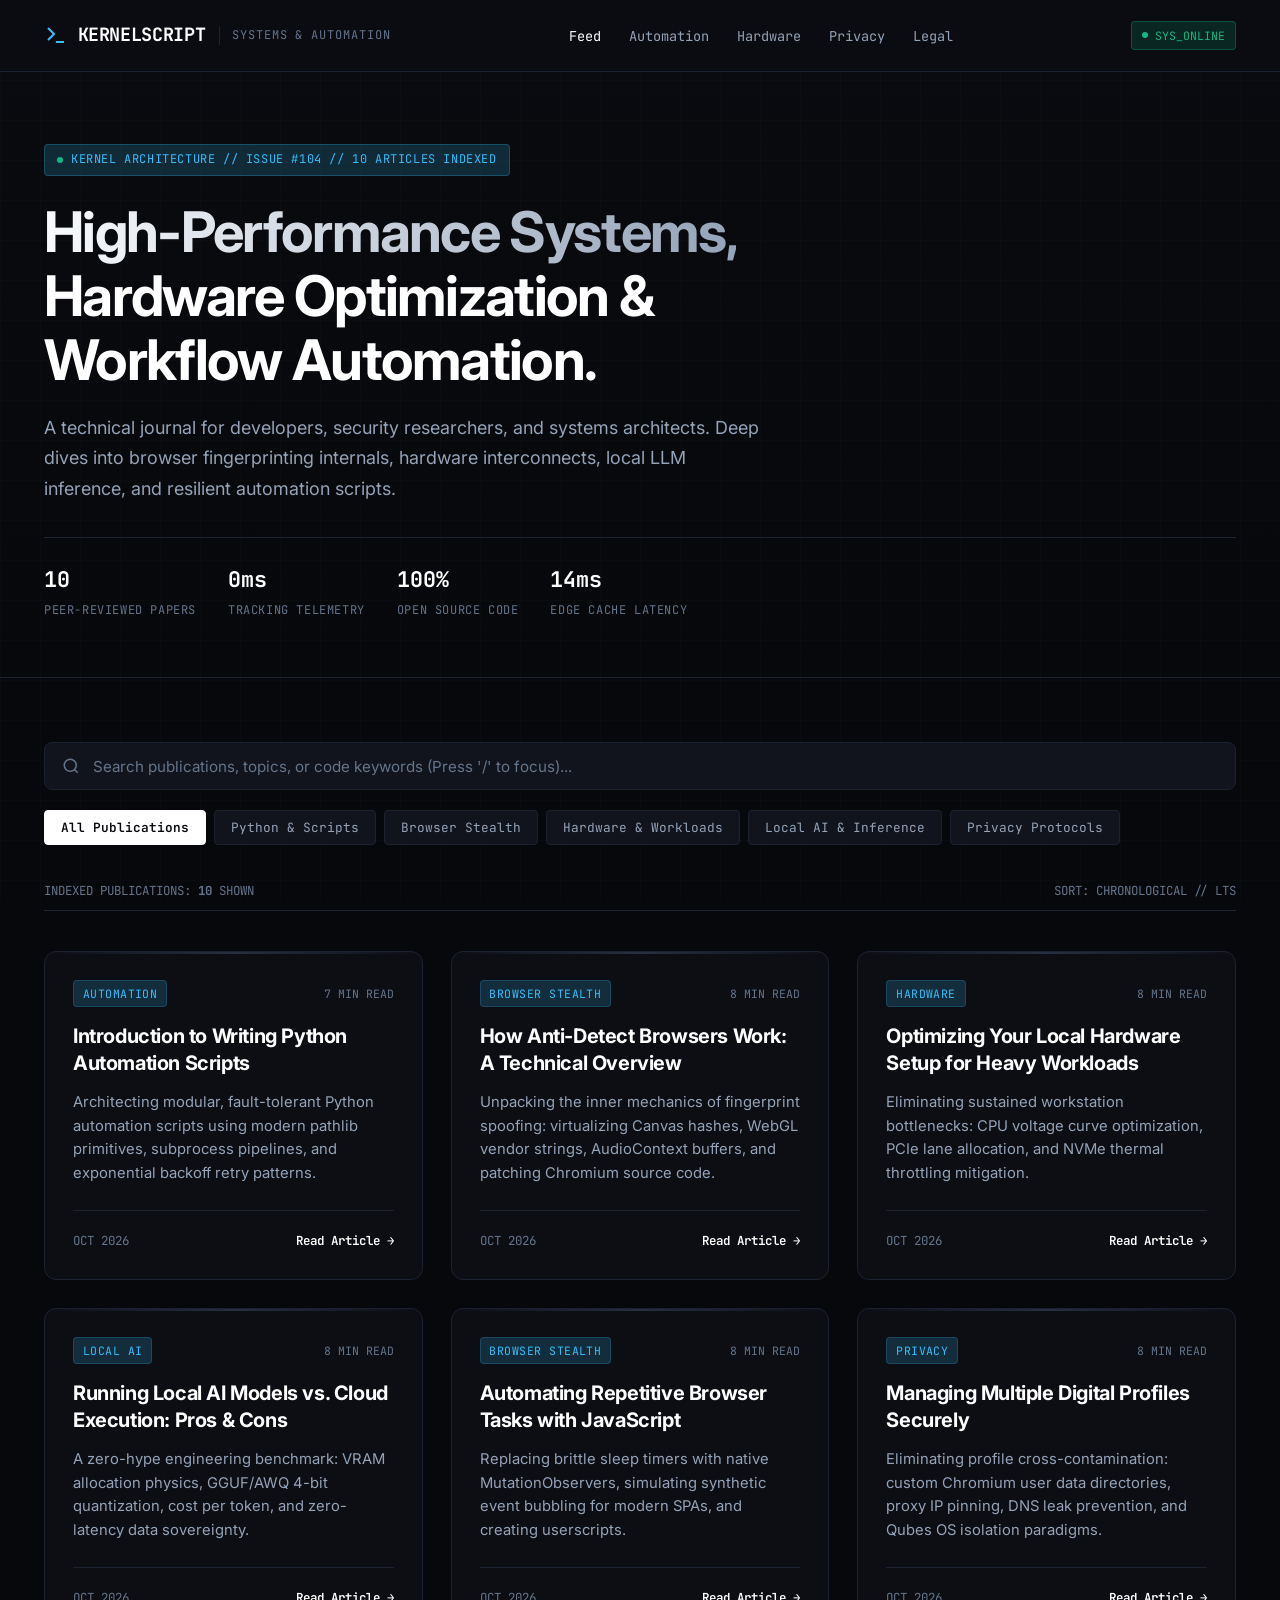
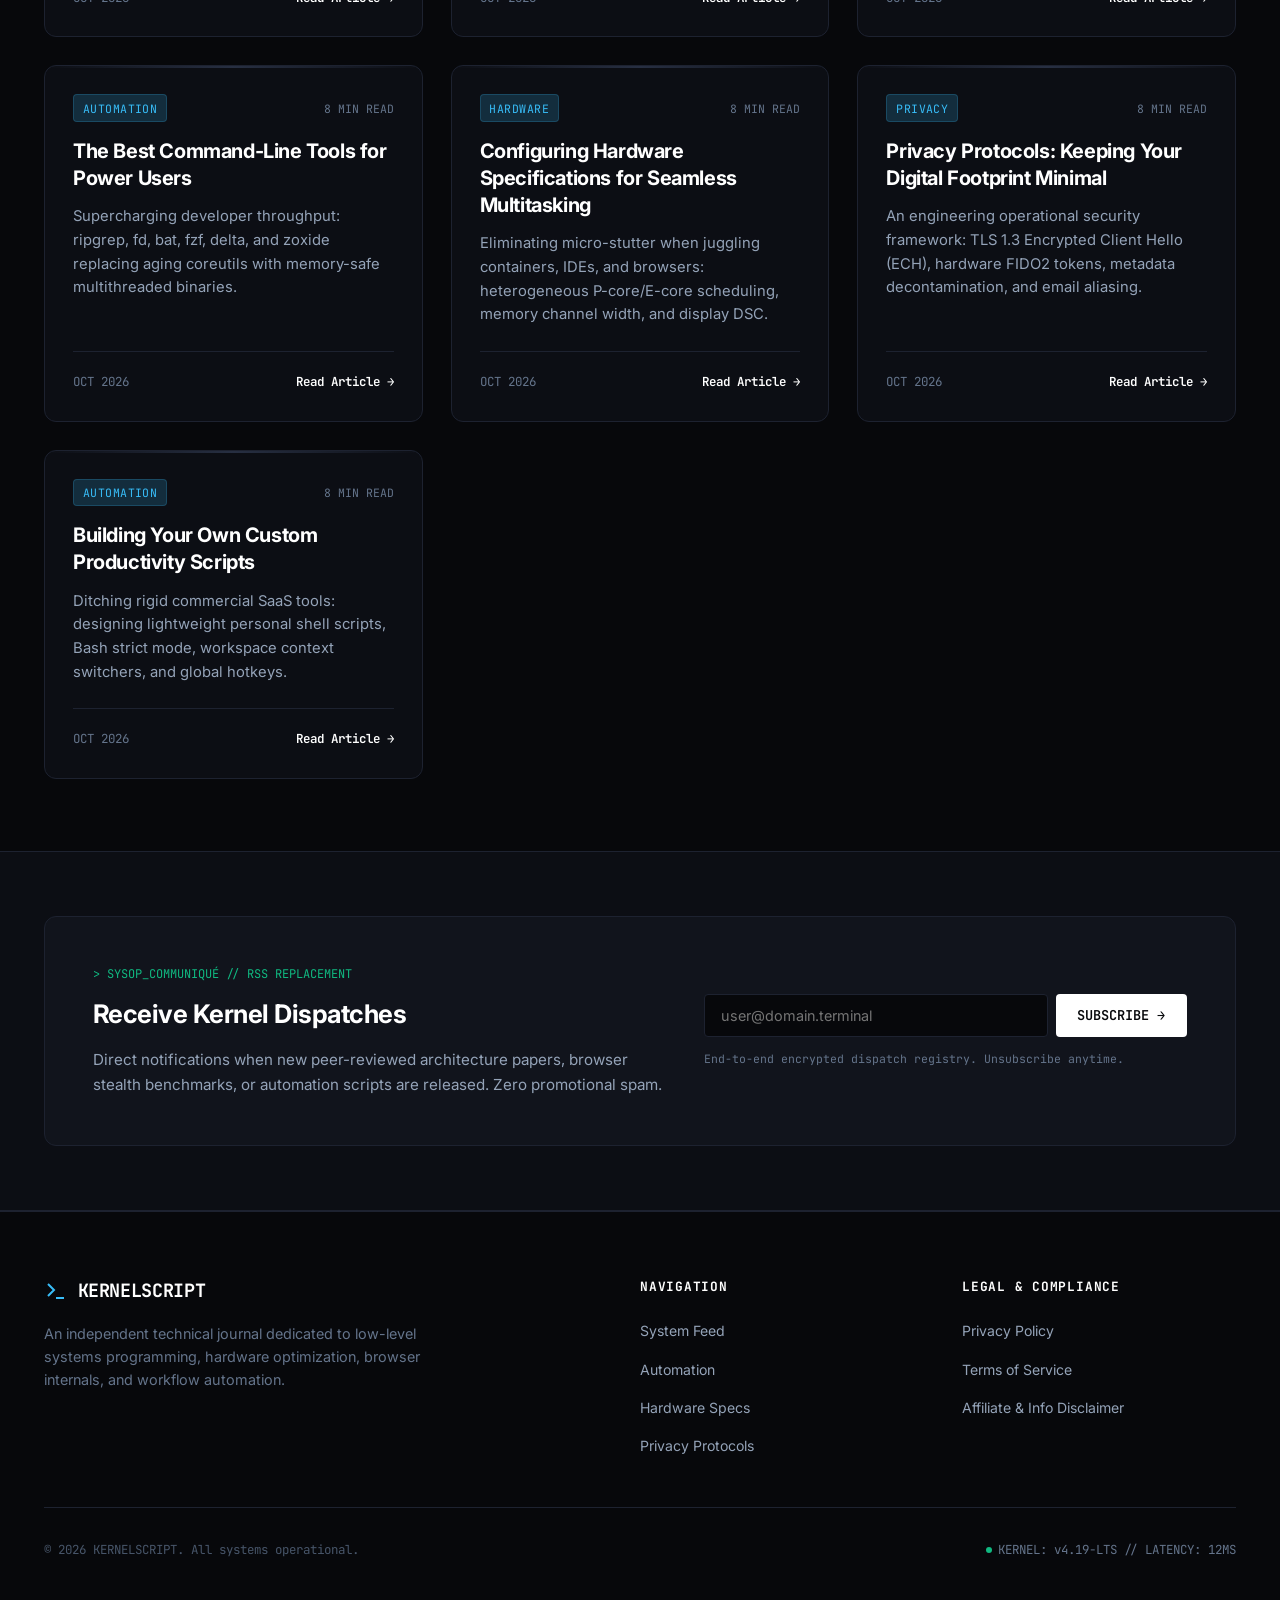
==== index.html @ 7cd0dfec "Initial commit: KERNELSCRIPT engineering journal, 10 articles, legal suite, and responsive dark UI" ====
<!DOCTYPE html>
<html lang="en">
<head>
  <meta charset="UTF-8">
  <meta name="viewport" content="width=device-width, initial-scale=1.0">
  <title>KERNELSCRIPT // Engineering Journal & Systems Automation</title>
  <meta name="description" content="A technical publication dedicated to low-level systems programming, hardware optimization, browser stealth mechanics, and infrastructure automation.">
  <link rel="stylesheet" href="assets/css/style.css">
</head>
<body>
  <!-- Site Header -->
  <header class="site-header">
    <div class="container">
      <div class="brand-wrapper">
        <a href="index.html" class="brand-logo">
          <svg class="brand-icon" viewBox="0 0 24 24" fill="none" stroke="currentColor" stroke-width="2">
            <polyline points="4 17 10 11 4 5"></polyline>
            <line x1="12" y1="19" x2="20" y2="19"></line>
          </svg>
          <span>KERNELSCRIPT</span>
        </a>
        <span class="brand-tagline">Systems & Automation</span>
      </div>

      <nav>
        <ul class="nav-links">
          <li><a href="index.html" class="active">Feed</a></li>
          <li><a href="#feed" data-nav="automation">Automation</a></li>
          <li><a href="#feed" data-nav="hardware">Hardware</a></li>
          <li><a href="#feed" data-nav="privacy">Privacy</a></li>
          <li><a href="privacy.html">Legal</a></li>
        </ul>
      </nav>

      <div class="header-actions">
        <div class="terminal-badge">
          <span class="pulse-dot"></span>
          <span>SYS_ONLINE</span>
        </div>
        <button id="mobile-toggle" class="mobile-menu-toggle" aria-label="Toggle navigation menu">
          <svg width="20" height="20" fill="none" stroke="currentColor" stroke-width="2" viewBox="0 0 24 24">
            <line x1="3" y1="12" x2="21" y2="12"></line>
            <line x1="3" y1="6" x2="21" y2="6"></line>
            <line x1="3" y1="18" x2="21" y2="18"></line>
          </svg>
        </button>
      </div>
    </div>
  </header>

  <!-- Mobile Drawer -->
  <div id="mobile-overlay" class="mobile-nav-overlay"></div>
  <aside id="mobile-drawer" class="mobile-nav-drawer">
    <div class="drawer-header">
      <span class="brand-logo">KERNELSCRIPT</span>
      <button id="drawer-close" class="drawer-close">&times;</button>
    </div>
    <ul class="drawer-links">
      <li><a href="index.html">All Publications</a></li>
      <li><a href="index.html?filter=automation">Automation</a></li>
      <li><a href="index.html?filter=browser-tech">Browser Stealth</a></li>
      <li><a href="index.html?filter=hardware">Hardware</a></li>
      <li><a href="index.html?filter=privacy">Privacy</a></li>
      <li><a href="privacy.html">Privacy Policy</a></li>
      <li><a href="terms.html">Terms of Service</a></li>
      <li><a href="disclaimer.html">Disclaimer</a></li>
    </ul>
  </aside>

  <!-- Hero Section -->
  <section class="hero-section">
    <div class="container">
      <div class="hero-sys-status">
        <span class="pulse-dot"></span>
        <span>KERNEL ARCHITECTURE // ISSUE #104 // 10 ARTICLES INDEXED</span>
      </div>
      <h1 class="hero-title">
        <span class="accent-highlight">High-Performance Systems,</span> Hardware Optimization &amp; Workflow Automation.
      </h1>
      <p class="hero-lead">
        A technical journal for developers, security researchers, and systems architects. Deep dives into browser fingerprinting internals, hardware interconnects, local LLM inference, and resilient automation scripts.
      </p>

      <div class="hero-stats-row">
        <div class="stat-item">
          <span class="stat-value">10</span>
          <span class="stat-label">Peer-Reviewed Papers</span>
        </div>
        <div class="stat-item">
          <span class="stat-value">0ms</span>
          <span class="stat-label">Tracking Telemetry</span>
        </div>
        <div class="stat-item">
          <span class="stat-value">100%</span>
          <span class="stat-label">Open Source Code</span>
        </div>
        <div class="stat-item">
          <span class="stat-value">14ms</span>
          <span class="stat-label">Edge Cache Latency</span>
        </div>
      </div>
    </div>
  </section>

  <!-- Blog Controls & Feed -->
  <section id="feed" class="blog-feed-section">
    <div class="container">
      <!-- Controls Toolbar -->
      <div class="controls-toolbar">
        <div class="search-box-wrapper">
          <svg class="search-icon" viewBox="0 0 24 24" fill="none" stroke="currentColor" stroke-width="2">
            <circle cx="11" cy="11" r="8"></circle>
            <line x1="21" y1="21" x2="16.65" y2="16.65"></line>
          </svg>
          <input 
            type="text" 
            id="search-input" 
            class="search-input" 
            placeholder="Search publications, topics, or code keywords (Press '/' to focus)..." 
            aria-label="Search articles"
          >
        </div>

        <div class="category-filter-bar" role="tablist">
          <button class="category-tab active" data-category="all" role="tab">All Publications</button>
          <button class="category-tab" data-category="automation" role="tab">Python &amp; Scripts</button>
          <button class="category-tab" data-category="browser-tech" role="tab">Browser Stealth</button>
          <button class="category-tab" data-category="hardware" role="tab">Hardware &amp; Workloads</button>
          <button class="category-tab" data-category="local-ai" role="tab">Local AI &amp; Inference</button>
          <button class="category-tab" data-category="privacy" role="tab">Privacy Protocols</button>
        </div>

        <div class="results-status-bar">
          <span>INDEXED PUBLICATIONS: <strong id="articles-count">10</strong> SHOWN</span>
          <span>SORT: CHRONOLOGICAL // LTS</span>
        </div>
      </div>

      <!-- Clean Grid Layout for Blog Feed -->
      <div class="blog-grid" id="blog-grid">
        
        <!-- Post 1 -->
        <article class="post-card" data-category="automation">
          <div class="card-meta-top">
            <span class="card-tag">AUTOMATION</span>
            <span class="card-read-time">7 MIN READ</span>
          </div>
          <h2 class="card-title">
            <a href="posts/python-automation-scripts.html">Introduction to Writing Python Automation Scripts</a>
          </h2>
          <p class="card-excerpt">
            Architecting modular, fault-tolerant Python automation scripts using modern pathlib primitives, subprocess pipelines, and exponential backoff retry patterns.
          </p>
          <div class="card-footer">
            <span class="card-date">OCT 2026</span>
            <a href="posts/python-automation-scripts.html" class="card-action">Read Article &rarr;</a>
          </div>
        </article>

        <!-- Post 2 -->
        <article class="post-card" data-category="browser-tech">
          <div class="card-meta-top">
            <span class="card-tag">BROWSER STEALTH</span>
            <span class="card-read-time">8 MIN READ</span>
          </div>
          <h2 class="card-title">
            <a href="posts/how-anti-detect-browsers-work.html">How Anti-Detect Browsers Work: A Technical Overview</a>
          </h2>
          <p class="card-excerpt">
            Unpacking the inner mechanics of fingerprint spoofing: virtualizing Canvas hashes, WebGL vendor strings, AudioContext buffers, and patching Chromium source code.
          </p>
          <div class="card-footer">
            <span class="card-date">OCT 2026</span>
            <a href="posts/how-anti-detect-browsers-work.html" class="card-action">Read Article &rarr;</a>
          </div>
        </article>

        <!-- Post 3 -->
        <article class="post-card" data-category="hardware">
          <div class="card-meta-top">
            <span class="card-tag">HARDWARE</span>
            <span class="card-read-time">8 MIN READ</span>
          </div>
          <h2 class="card-title">
            <a href="posts/optimizing-local-hardware-heavy-workloads.html">Optimizing Your Local Hardware Setup for Heavy Workloads</a>
          </h2>
          <p class="card-excerpt">
            Eliminating sustained workstation bottlenecks: CPU voltage curve optimization, PCIe lane allocation, and NVMe thermal throttling mitigation.
          </p>
          <div class="card-footer">
            <span class="card-date">OCT 2026</span>
            <a href="posts/optimizing-local-hardware-heavy-workloads.html" class="card-action">Read Article &rarr;</a>
          </div>
        </article>

        <!-- Post 4 -->
        <article class="post-card" data-category="local-ai">
          <div class="card-meta-top">
            <span class="card-tag">LOCAL AI</span>
            <span class="card-read-time">8 MIN READ</span>
          </div>
          <h2 class="card-title">
            <a href="posts/running-local-ai-vs-cloud-execution.html">Running Local AI Models vs. Cloud Execution: Pros &amp; Cons</a>
          </h2>
          <p class="card-excerpt">
            A zero-hype engineering benchmark: VRAM allocation physics, GGUF/AWQ 4-bit quantization, cost per token, and zero-latency data sovereignty.
          </p>
          <div class="card-footer">
            <span class="card-date">OCT 2026</span>
            <a href="posts/running-local-ai-vs-cloud-execution.html" class="card-action">Read Article &rarr;</a>
          </div>
        </article>

        <!-- Post 5 -->
        <article class="post-card" data-category="browser-tech">
          <div class="card-meta-top">
            <span class="card-tag">BROWSER STEALTH</span>
            <span class="card-read-time">8 MIN READ</span>
          </div>
          <h2 class="card-title">
            <a href="posts/automating-repetitive-browser-tasks-javascript.html">Automating Repetitive Browser Tasks with JavaScript</a>
          </h2>
          <p class="card-excerpt">
            Replacing brittle sleep timers with native MutationObservers, simulating synthetic event bubbling for modern SPAs, and creating userscripts.
          </p>
          <div class="card-footer">
            <span class="card-date">OCT 2026</span>
            <a href="posts/automating-repetitive-browser-tasks-javascript.html" class="card-action">Read Article &rarr;</a>
          </div>
        </article>

        <!-- Post 6 -->
        <article class="post-card" data-category="privacy">
          <div class="card-meta-top">
            <span class="card-tag">PRIVACY</span>
            <span class="card-read-time">8 MIN READ</span>
          </div>
          <h2 class="card-title">
            <a href="posts/managing-multiple-digital-profiles-securely.html">Managing Multiple Digital Profiles Securely</a>
          </h2>
          <p class="card-excerpt">
            Eliminating profile cross-contamination: custom Chromium user data directories, proxy IP pinning, DNS leak prevention, and Qubes OS isolation paradigms.
          </p>
          <div class="card-footer">
            <span class="card-date">OCT 2026</span>
            <a href="posts/managing-multiple-digital-profiles-securely.html" class="card-action">Read Article &rarr;</a>
          </div>
        </article>

        <!-- Post 7 -->
        <article class="post-card" data-category="automation">
          <div class="card-meta-top">
            <span class="card-tag">AUTOMATION</span>
            <span class="card-read-time">8 MIN READ</span>
          </div>
          <h2 class="card-title">
            <a href="posts/best-command-line-tools-power-users.html">The Best Command-Line Tools for Power Users</a>
          </h2>
          <p class="card-excerpt">
            Supercharging developer throughput: ripgrep, fd, bat, fzf, delta, and zoxide replacing aging coreutils with memory-safe multithreaded binaries.
          </p>
          <div class="card-footer">
            <span class="card-date">OCT 2026</span>
            <a href="posts/best-command-line-tools-power-users.html" class="card-action">Read Article &rarr;</a>
          </div>
        </article>

        <!-- Post 8 -->
        <article class="post-card" data-category="hardware">
          <div class="card-meta-top">
            <span class="card-tag">HARDWARE</span>
            <span class="card-read-time">8 MIN READ</span>
          </div>
          <h2 class="card-title">
            <a href="posts/configuring-hardware-seamless-multitasking.html">Configuring Hardware Specifications for Seamless Multitasking</a>
          </h2>
          <p class="card-excerpt">
            Eliminating micro-stutter when juggling containers, IDEs, and browsers: heterogeneous P-core/E-core scheduling, memory channel width, and display DSC.
          </p>
          <div class="card-footer">
            <span class="card-date">OCT 2026</span>
            <a href="posts/configuring-hardware-seamless-multitasking.html" class="card-action">Read Article &rarr;</a>
          </div>
        </article>

        <!-- Post 9 -->
        <article class="post-card" data-category="privacy">
          <div class="card-meta-top">
            <span class="card-tag">PRIVACY</span>
            <span class="card-read-time">8 MIN READ</span>
          </div>
          <h2 class="card-title">
            <a href="posts/privacy-protocols-digital-footprint.html">Privacy Protocols: Keeping Your Digital Footprint Minimal</a>
          </h2>
          <p class="card-excerpt">
            An engineering operational security framework: TLS 1.3 Encrypted Client Hello (ECH), hardware FIDO2 tokens, metadata decontamination, and email aliasing.
          </p>
          <div class="card-footer">
            <span class="card-date">OCT 2026</span>
            <a href="posts/privacy-protocols-digital-footprint.html" class="card-action">Read Article &rarr;</a>
          </div>
        </article>

        <!-- Post 10 -->
        <article class="post-card" data-category="automation">
          <div class="card-meta-top">
            <span class="card-tag">AUTOMATION</span>
            <span class="card-read-time">8 MIN READ</span>
          </div>
          <h2 class="card-title">
            <a href="posts/building-custom-productivity-scripts.html">Building Your Own Custom Productivity Scripts</a>
          </h2>
          <p class="card-excerpt">
            Ditching rigid commercial SaaS tools: designing lightweight personal shell scripts, Bash strict mode, workspace context switchers, and global hotkeys.
          </p>
          <div class="card-footer">
            <span class="card-date">OCT 2026</span>
            <a href="posts/building-custom-productivity-scripts.html" class="card-action">Read Article &rarr;</a>
          </div>
        </article>

        <!-- Empty State Container -->
        <div id="empty-state" class="empty-state" style="display: none;">
          <h3>NO MATCHING PUBLICATIONS FOUND</h3>
          <p>No articles match your query parameters. Try modifying your search keywords or resetting category filters.</p>
        </div>
      </div>
    </div>
  </section>

  <!-- Newsletter / Terminal Dispatch Section -->
  <section class="dispatch-section">
    <div class="container">
      <div class="dispatch-card">
        <div class="dispatch-header">
          <div class="code-prefix">&gt; SYSOP_COMMUNIQUÉ // RSS REPLACEMENT</div>
          <h2 class="dispatch-title">Receive Kernel Dispatches</h2>
          <p class="dispatch-desc">
            Direct notifications when new peer-reviewed architecture papers, browser stealth benchmarks, or automation scripts are released. Zero promotional spam.
          </p>
        </div>

        <form id="dispatch-form" class="dispatch-form">
          <div class="input-button-group">
            <input 
              type="email" 
              id="dispatch-email" 
              class="dispatch-input" 
              placeholder="user@domain.terminal" 
              required
              aria-label="Email address for updates"
            >
            <button type="submit" class="btn-primary">SUBSCRIBE &rarr;</button>
          </div>
          <span class="dispatch-notice">End-to-end encrypted dispatch registry. Unsubscribe anytime.</span>
          <div id="dispatch-feedback" class="form-feedback"></div>
        </form>
      </div>
    </div>
  </section>

  <!-- Site Footer -->
  <footer class="site-footer">
    <div class="container">
      <div class="footer-top">
        <div class="footer-brand">
          <div class="brand-logo">
            <svg class="brand-icon" viewBox="0 0 24 24" fill="none" stroke="currentColor" stroke-width="2">
              <polyline points="4 17 10 11 4 5"></polyline>
              <line x1="12" y1="19" x2="20" y2="19"></line>
            </svg>
            <span>KERNELSCRIPT</span>
          </div>
          <p class="footer-bio">
            An independent technical journal dedicated to low-level systems programming, hardware optimization, browser internals, and workflow automation.
          </p>
        </div>
        <div>
          <h4 class="footer-col-title">Navigation</h4>
          <ul class="footer-nav-list">
            <li><a href="index.html">System Feed</a></li>
            <li><a href="#feed" data-nav="automation">Automation</a></li>
            <li><a href="#feed" data-nav="hardware">Hardware Specs</a></li>
            <li><a href="#feed" data-nav="privacy">Privacy Protocols</a></li>
          </ul>
        </div>
        <div>
          <h4 class="footer-col-title">Legal &amp; Compliance</h4>
          <ul class="footer-nav-list">
            <li><a href="privacy.html">Privacy Policy</a></li>
            <li><a href="terms.html">Terms of Service</a></li>
            <li><a href="disclaimer.html">Affiliate &amp; Info Disclaimer</a></li>
          </ul>
        </div>
      </div>
      <div class="footer-bottom">
        <span>&copy; 2026 KERNELSCRIPT. All systems operational.</span>
        <div class="footer-status-pill">
          <span class="pulse-dot"></span>
          <span>KERNEL: v4.19-LTS // LATENCY: 12MS</span>
        </div>
      </div>
    </div>
  </footer>

  <script src="assets/js/main.js"></script>
</body>
</html>
---- assets/css/style.css ----
/* ==========================================================================
   KERNELSCRIPT // Engineering Journal & Systems Architecture
   Design System & Core Stylesheet
   ========================================================================== */

@import url('https://fonts.googleapis.com/css2?family=Inter:wght@300;400;500;600;700&family=JetBrains+Mono:wght@400;500;600;700&display=swap');

:root {
  /* Dark Technical Color Palette */
  --bg-primary: #07080b;
  --bg-secondary: #0c0e14;
  --bg-surface: #11141c;
  --bg-surface-elevated: #161b26;
  --bg-glass: rgba(12, 14, 20, 0.85);

  --border-subtle: #1d2230;
  --border-medium: #272f42;
  --border-active: #3b82f6;

  /* Stark White Headings & High Contrast Text */
  --text-pure: #ffffff;
  --text-heading: #f8fafc;
  --text-body: #94a3b8;
  --text-muted: #64748b;
  --text-dim: #475569;

  /* Technical Accents */
  --accent-cyan: #38bdf8;
  --accent-cyan-glow: rgba(56, 189, 248, 0.18);
  --accent-emerald: #10b981;
  --accent-emerald-glow: rgba(16, 185, 129, 0.15);
  --accent-amber: #f59e0b;
  --accent-violet: #818cf8;

  /* Typography */
  --font-sans: 'Inter', -apple-system, BlinkMacSystemFont, "Segoe UI", Roboto, sans-serif;
  --font-mono: 'JetBrains Mono', 'SF Mono', Consolas, Menlo, monospace;

  /* Shadows & Glows */
  --shadow-subtle: 0 4px 20px -2px rgba(0, 0, 0, 0.5);
  --shadow-card: 0 10px 30px -5px rgba(0, 0, 0, 0.65), 0 0 1px 1px rgba(255, 255, 255, 0.03);
  --shadow-card-hover: 0 20px 40px -10px rgba(0, 0, 0, 0.8), 0 0 0 1px var(--border-medium);

  /* Layout Constants */
  --max-width: 1240px;
  --header-height: 72px;
  --radius-sm: 4px;
  --radius-md: 8px;
  --radius-lg: 12px;
  --transition-fast: 150ms cubic-bezier(0.4, 0, 0.2, 1);
  --transition-normal: 250ms cubic-bezier(0.4, 0, 0.2, 1);
}

/* ==========================================================================
   Reset & Global Base
   ========================================================================== */
*, *::before, *::after {
  box-sizing: border-box;
  margin: 0;
  padding: 0;
}

html {
  font-size: 16px;
  scroll-behavior: smooth;
  color-scheme: dark;
  background-color: var(--bg-primary);
}

body {
  font-family: var(--font-sans);
  background-color: var(--bg-primary);
  color: var(--text-body);
  line-height: 1.65;
  -webkit-font-smoothing: antialiased;
  -moz-osx-font-smoothing: grayscale;
  min-height: 100vh;
  display: flex;
  flex-direction: column;
  position: relative;
  overflow-x: hidden;
}

/* Subtle Technical Background Grid */
body::before {
  content: "";
  position: fixed;
  top: 0;
  left: 0;
  width: 100%;
  height: 100%;
  background-image: 
    linear-gradient(to right, rgba(255, 255, 255, 0.015) 1px, transparent 1px),
    linear-gradient(to bottom, rgba(255, 255, 255, 0.015) 1px, transparent 1px);
  background-size: 40px 40px;
  pointer-events: none;
  z-index: 0;
}

a {
  color: inherit;
  text-decoration: none;
  transition: color var(--transition-fast);
}

img {
  max-width: 100%;
  height: auto;
  display: block;
}

button, input, select, textarea {
  font-family: inherit;
  font-size: inherit;
  color: inherit;
}

/* Container */
.container {
  width: 100%;
  max-width: var(--max-width);
  margin-left: auto;
  margin-right: auto;
  padding-left: 1.5rem;
  padding-right: 1.5rem;
  position: relative;
  z-index: 1;
}

/* ==========================================================================
   Header & Navigation
   ========================================================================== */
.site-header {
  position: sticky;
  top: 0;
  height: var(--header-height);
  background: var(--bg-glass);
  backdrop-filter: blur(12px);
  -webkit-backdrop-filter: blur(12px);
  border-bottom: 1px solid var(--border-subtle);
  z-index: 100;
  display: flex;
  align-items: center;
}

.site-header .container {
  display: flex;
  align-items: center;
  justify-content: space-between;
}

.brand-wrapper {
  display: flex;
  align-items: center;
  gap: 0.85rem;
}

.brand-logo {
  display: flex;
  align-items: center;
  gap: 0.6rem;
  font-family: var(--font-mono);
  font-size: 1.15rem;
  font-weight: 700;
  color: var(--text-pure);
  letter-spacing: -0.02em;
}

.brand-icon {
  width: 24px;
  height: 24px;
  color: var(--accent-cyan);
}

.brand-tagline {
  font-family: var(--font-mono);
  font-size: 0.75rem;
  color: var(--text-muted);
  text-transform: uppercase;
  letter-spacing: 0.08em;
  padding-left: 0.75rem;
  border-left: 1px solid var(--border-subtle);
  display: none;
}

@media (min-width: 768px) {
  .brand-tagline {
    display: inline-block;
  }
}

.nav-links {
  display: flex;
  align-items: center;
  gap: 1.75rem;
  list-style: none;
}

.nav-links a {
  font-family: var(--font-mono);
  font-size: 0.85rem;
  color: var(--text-body);
  transition: color var(--transition-fast);
}

.nav-links a:hover,
.nav-links a.active {
  color: var(--text-pure);
}

.header-actions {
  display: flex;
  align-items: center;
  gap: 1rem;
}

.terminal-badge {
  display: inline-flex;
  align-items: center;
  gap: 0.4rem;
  font-family: var(--font-mono);
  font-size: 0.72rem;
  color: var(--accent-emerald);
  background: var(--accent-emerald-glow);
  padding: 0.25rem 0.65rem;
  border-radius: var(--radius-sm);
  border: 1px solid rgba(16, 185, 129, 0.3);
}

.pulse-dot {
  width: 6px;
  height: 6px;
  background-color: var(--accent-emerald);
  border-radius: 50%;
  animation: pulse 2s infinite ease-in-out;
}

@keyframes pulse {
  0% { transform: scale(0.95); opacity: 0.8; }
  50% { transform: scale(1.3); opacity: 1; }
  100% { transform: scale(0.95); opacity: 0.8; }
}

.mobile-menu-toggle {
  display: none;
  background: transparent;
  border: 1px solid var(--border-subtle);
  color: var(--text-heading);
  padding: 0.5rem;
  border-radius: var(--radius-sm);
  cursor: pointer;
}

/* ==========================================================================
   Hero Section
   ========================================================================== */
.hero-section {
  padding: 4.5rem 0 3.5rem;
  border-bottom: 1px solid var(--border-subtle);
  background: linear-gradient(180deg, rgba(12, 14, 20, 0.4) 0%, transparent 100%);
}

.hero-sys-status {
  display: inline-flex;
  align-items: center;
  gap: 0.5rem;
  font-family: var(--font-mono);
  font-size: 0.75rem;
  color: var(--accent-cyan);
  background: var(--accent-cyan-glow);
  padding: 0.3rem 0.75rem;
  border-radius: var(--radius-sm);
  border: 1px solid rgba(56, 189, 248, 0.25);
  margin-bottom: 1.5rem;
  letter-spacing: 0.05em;
  text-transform: uppercase;
}

.hero-title {
  font-family: var(--font-sans);
  font-size: clamp(2rem, 4.5vw, 3.5rem);
  font-weight: 700;
  line-height: 1.15;
  letter-spacing: -0.03em;
  color: var(--text-pure);
  margin-bottom: 1.25rem;
  max-width: 820px;
}

.hero-title span.accent-highlight {
  background: linear-gradient(90deg, #f8fafc 0%, #94a3b8 100%);
  -webkit-background-clip: text;
  -webkit-text-fill-color: transparent;
}

.hero-lead {
  font-size: 1.125rem;
  color: var(--text-body);
  max-width: 720px;
  line-height: 1.7;
  margin-bottom: 2rem;
}

.hero-stats-row {
  display: flex;
  flex-wrap: wrap;
  gap: 2rem;
  padding-top: 1.5rem;
  border-top: 1px solid var(--border-subtle);
}

.stat-item {
  display: flex;
  flex-direction: column;
  gap: 0.25rem;
}

.stat-value {
  font-family: var(--font-mono);
  font-size: 1.35rem;
  font-weight: 700;
  color: var(--text-pure);
}

.stat-label {
  font-family: var(--font-mono);
  font-size: 0.75rem;
  text-transform: uppercase;
  color: var(--text-muted);
  letter-spacing: 0.05em;
}

/* ==========================================================================
   Filter & Controls Toolbar
   ========================================================================== */
.controls-toolbar {
  padding: 2.5rem 0 1.5rem;
  display: flex;
  flex-direction: column;
  gap: 1.25rem;
}

.search-box-wrapper {
  position: relative;
  width: 100%;
}

.search-input {
  width: 100%;
  background: var(--bg-surface);
  border: 1px solid var(--border-subtle);
  border-radius: var(--radius-md);
  padding: 0.85rem 1.25rem 0.85rem 3rem;
  font-size: 0.95rem;
  color: var(--text-heading);
  outline: none;
  transition: border-color var(--transition-fast), box-shadow var(--transition-fast);
}

.search-input:focus {
  border-color: var(--accent-cyan);
  box-shadow: 0 0 0 2px var(--accent-cyan-glow);
}

.search-input::placeholder {
  color: var(--text-muted);
}

.search-icon {
  position: absolute;
  left: 1.15rem;
  top: 50%;
  transform: translateY(-50%);
  width: 18px;
  height: 18px;
  color: var(--text-muted);
  pointer-events: none;
}

.category-filter-bar {
  display: flex;
  align-items: center;
  gap: 0.5rem;
  overflow-x: auto;
  padding-bottom: 0.5rem;
  scrollbar-width: thin;
}

.category-tab {
  background: var(--bg-surface);
  border: 1px solid var(--border-subtle);
  color: var(--text-body);
  font-family: var(--font-mono);
  font-size: 0.8rem;
  padding: 0.5rem 1rem;
  border-radius: var(--radius-sm);
  cursor: pointer;
  white-space: nowrap;
  transition: all var(--transition-fast);
}

.category-tab:hover {
  background: var(--bg-surface-elevated);
  border-color: var(--border-medium);
  color: var(--text-pure);
}

.category-tab.active {
  background: var(--text-pure);
  color: var(--bg-primary);
  border-color: var(--text-pure);
  font-weight: 600;
}

.results-status-bar {
  display: flex;
  align-items: center;
  justify-content: space-between;
  font-family: var(--font-mono);
  font-size: 0.78rem;
  color: var(--text-muted);
  padding: 0.5rem 0;
  border-bottom: 1px solid var(--border-subtle);
}

/* ==========================================================================
   Clean Technical Blog Grid
   ========================================================================== */
.blog-feed-section {
  padding: 1.5rem 0 4.5rem;
  flex: 1;
}

.blog-grid {
  display: grid;
  grid-template-columns: 1fr;
  gap: 1.75rem;
  margin-top: 1rem;
}

@media (min-width: 640px) {
  .blog-grid {
    grid-template-columns: repeat(2, 1fr);
  }
}

@media (min-width: 1024px) {
  .blog-grid {
    grid-template-columns: repeat(3, 1fr);
  }
}

.post-card {
  background: var(--bg-secondary);
  border: 1px solid var(--border-subtle);
  border-radius: var(--radius-lg);
  padding: 1.75rem;
  display: flex;
  flex-direction: column;
  transition: transform var(--transition-normal), border-color var(--transition-normal), box-shadow var(--transition-normal);
  position: relative;
  overflow: hidden;
}

.post-card::before {
  content: "";
  position: absolute;
  top: 0;
  left: 0;
  right: 0;
  height: 2px;
  background: linear-gradient(90deg, transparent, var(--border-medium), transparent);
  transition: background var(--transition-normal);
}

.post-card:hover {
  transform: translateY(-3px);
  border-color: var(--border-medium);
  box-shadow: var(--shadow-card-hover);
}

.post-card:hover::before {
  background: linear-gradient(90deg, transparent, var(--accent-cyan), transparent);
}

.card-meta-top {
  display: flex;
  align-items: center;
  justify-content: space-between;
  gap: 0.5rem;
  margin-bottom: 1rem;
}

.card-tag {
  font-family: var(--font-mono);
  font-size: 0.72rem;
  color: var(--accent-cyan);
  background: var(--accent-cyan-glow);
  padding: 0.2rem 0.55rem;
  border-radius: var(--radius-sm);
  border: 1px solid rgba(56, 189, 248, 0.2);
  text-transform: uppercase;
  letter-spacing: 0.04em;
}

.card-read-time {
  font-family: var(--font-mono);
  font-size: 0.72rem;
  color: var(--text-muted);
}

.card-title {
  font-family: var(--font-sans);
  font-size: 1.25rem;
  font-weight: 700;
  line-height: 1.35;
  color: var(--text-pure);
  margin-bottom: 0.85rem;
  letter-spacing: -0.02em;
}

.card-title a {
  color: inherit;
}

.card-title a:hover {
  color: var(--accent-cyan);
}

.card-excerpt {
  font-size: 0.925rem;
  color: var(--text-body);
  line-height: 1.6;
  margin-bottom: 1.5rem;
  flex: 1;
}

.card-footer {
  display: flex;
  align-items: center;
  justify-content: space-between;
  padding-top: 1.25rem;
  border-top: 1px solid var(--border-subtle);
  font-family: var(--font-mono);
  font-size: 0.78rem;
}

.card-date {
  color: var(--text-muted);
}

.card-action {
  display: inline-flex;
  align-items: center;
  gap: 0.35rem;
  color: var(--text-pure);
  font-weight: 600;
  transition: gap var(--transition-fast), color var(--transition-fast);
}

.card-action:hover {
  color: var(--accent-cyan);
  gap: 0.55rem;
}

/* Empty State */
.empty-state {
  text-align: center;
  padding: 4rem 1.5rem;
  grid-column: 1 / -1;
  background: var(--bg-secondary);
  border: 1px dashed var(--border-subtle);
  border-radius: var(--radius-lg);
}

.empty-state h3 {
  font-size: 1.2rem;
  color: var(--text-pure);
  margin-bottom: 0.5rem;
}

.empty-state p {
  color: var(--text-muted);
  font-size: 0.9rem;
}

/* ==========================================================================
   Newsletter / Terminal Dispatch
   ========================================================================== */
.dispatch-section {
  padding: 4rem 0;
  background: var(--bg-secondary);
  border-top: 1px solid var(--border-subtle);
  border-bottom: 1px solid var(--border-subtle);
}

.dispatch-card {
  background: var(--bg-surface);
  border: 1px solid var(--border-subtle);
  border-radius: var(--radius-lg);
  padding: 2.5rem;
  display: grid;
  grid-template-columns: 1fr;
  gap: 2rem;
  align-items: center;
}

@media (min-width: 840px) {
  .dispatch-card {
    grid-template-columns: 1.2fr 1fr;
    padding: 3rem;
  }
}

.dispatch-header .code-prefix {
  font-family: var(--font-mono);
  font-size: 0.75rem;
  color: var(--accent-emerald);
  margin-bottom: 0.5rem;
}

.dispatch-title {
  font-size: 1.6rem;
  color: var(--text-pure);
  font-weight: 700;
  letter-spacing: -0.02em;
  margin-bottom: 0.75rem;
}

.dispatch-desc {
  font-size: 0.95rem;
  color: var(--text-body);
  line-height: 1.65;
}

.dispatch-form {
  display: flex;
  flex-direction: column;
  gap: 0.75rem;
}

.input-button-group {
  display: flex;
  flex-direction: column;
  gap: 0.5rem;
}

@media (min-width: 480px) {
  .input-button-group {
    flex-direction: row;
  }
}

.dispatch-input {
  flex: 1;
  background: var(--bg-primary);
  border: 1px solid var(--border-subtle);
  border-radius: var(--radius-sm);
  padding: 0.75rem 1rem;
  color: var(--text-heading);
  outline: none;
  font-size: 0.9rem;
  transition: border-color var(--transition-fast);
}

.dispatch-input:focus {
  border-color: var(--accent-cyan);
}

.btn-primary {
  background: var(--text-pure);
  color: var(--bg-primary);
  font-family: var(--font-mono);
  font-size: 0.85rem;
  font-weight: 600;
  padding: 0.75rem 1.35rem;
  border-radius: var(--radius-sm);
  border: none;
  cursor: pointer;
  white-space: nowrap;
  transition: background var(--transition-fast), transform var(--transition-fast);
}

.btn-primary:hover {
  background: #e2e8f0;
  transform: translateY(-1px);
}

.dispatch-notice {
  font-family: var(--font-mono);
  font-size: 0.72rem;
  color: var(--text-muted);
}

.form-feedback {
  font-family: var(--font-mono);
  font-size: 0.8rem;
  display: none;
}

.form-feedback.success {
  display: block;
  color: var(--accent-emerald);
}

/* ==========================================================================
   Site Footer
   ========================================================================== */
.site-footer {
  background: var(--bg-primary);
  padding: 4rem 0 2.5rem;
  border-top: 1px solid var(--border-subtle);
  position: relative;
  z-index: 1;
}

.footer-top {
  display: grid;
  grid-template-columns: 1fr;
  gap: 3rem;
  padding-bottom: 3rem;
  border-bottom: 1px solid var(--border-subtle);
}

@media (min-width: 768px) {
  .footer-top {
    grid-template-columns: 2fr 1fr 1fr;
  }
}

.footer-brand .brand-logo {
  margin-bottom: 1rem;
}

.footer-bio {
  font-size: 0.9rem;
  color: var(--text-muted);
  line-height: 1.6;
  max-width: 400px;
}

.footer-col-title {
  font-family: var(--font-mono);
  font-size: 0.8rem;
  text-transform: uppercase;
  letter-spacing: 0.06em;
  color: var(--text-pure);
  margin-bottom: 1.25rem;
}

.footer-nav-list {
  list-style: none;
  display: flex;
  flex-direction: column;
  gap: 0.75rem;
}

.footer-nav-list a {
  font-size: 0.88rem;
  color: var(--text-body);
  transition: color var(--transition-fast);
}

.footer-nav-list a:hover {
  color: var(--text-pure);
}

.footer-bottom {
  display: flex;
  flex-direction: column;
  align-items: center;
  justify-content: space-between;
  gap: 1.25rem;
  padding-top: 2rem;
  font-family: var(--font-mono);
  font-size: 0.78rem;
  color: var(--text-dim);
}

@media (min-width: 640px) {
  .footer-bottom {
    flex-direction: row;
  }
}

.footer-status-pill {
  display: inline-flex;
  align-items: center;
  gap: 0.4rem;
  color: var(--text-muted);
}

/* ==========================================================================
   Mobile Nav Drawer
   ========================================================================== */
.mobile-nav-overlay {
  position: fixed;
  inset: 0;
  background: rgba(0, 0, 0, 0.75);
  backdrop-filter: blur(4px);
  z-index: 998;
  opacity: 0;
  pointer-events: none;
  transition: opacity var(--transition-normal);
}

.mobile-nav-overlay.active {
  opacity: 1;
  pointer-events: auto;
}

.mobile-nav-drawer {
  position: fixed;
  top: 0;
  right: -300px;
  width: 280px;
  height: 100%;
  background: var(--bg-surface);
  border-left: 1px solid var(--border-subtle);
  padding: 2rem 1.5rem;
  z-index: 999;
  transition: right var(--transition-normal);
  display: flex;
  flex-direction: column;
  gap: 2rem;
}

.mobile-nav-drawer.active {
  right: 0;
}

.drawer-header {
  display: flex;
  align-items: center;
  justify-content: space-between;
}

.drawer-close {
  background: transparent;
  border: none;
  color: var(--text-muted);
  font-size: 1.5rem;
  cursor: pointer;
}

.drawer-links {
  list-style: none;
  display: flex;
  flex-direction: column;
  gap: 1.25rem;
}

.drawer-links a {
  font-family: var(--font-mono);
  font-size: 1rem;
  color: var(--text-heading);
}

@media (max-width: 768px) {
  .nav-links {
    display: none;
  }
  .mobile-menu-toggle {
    display: flex;
  }
}
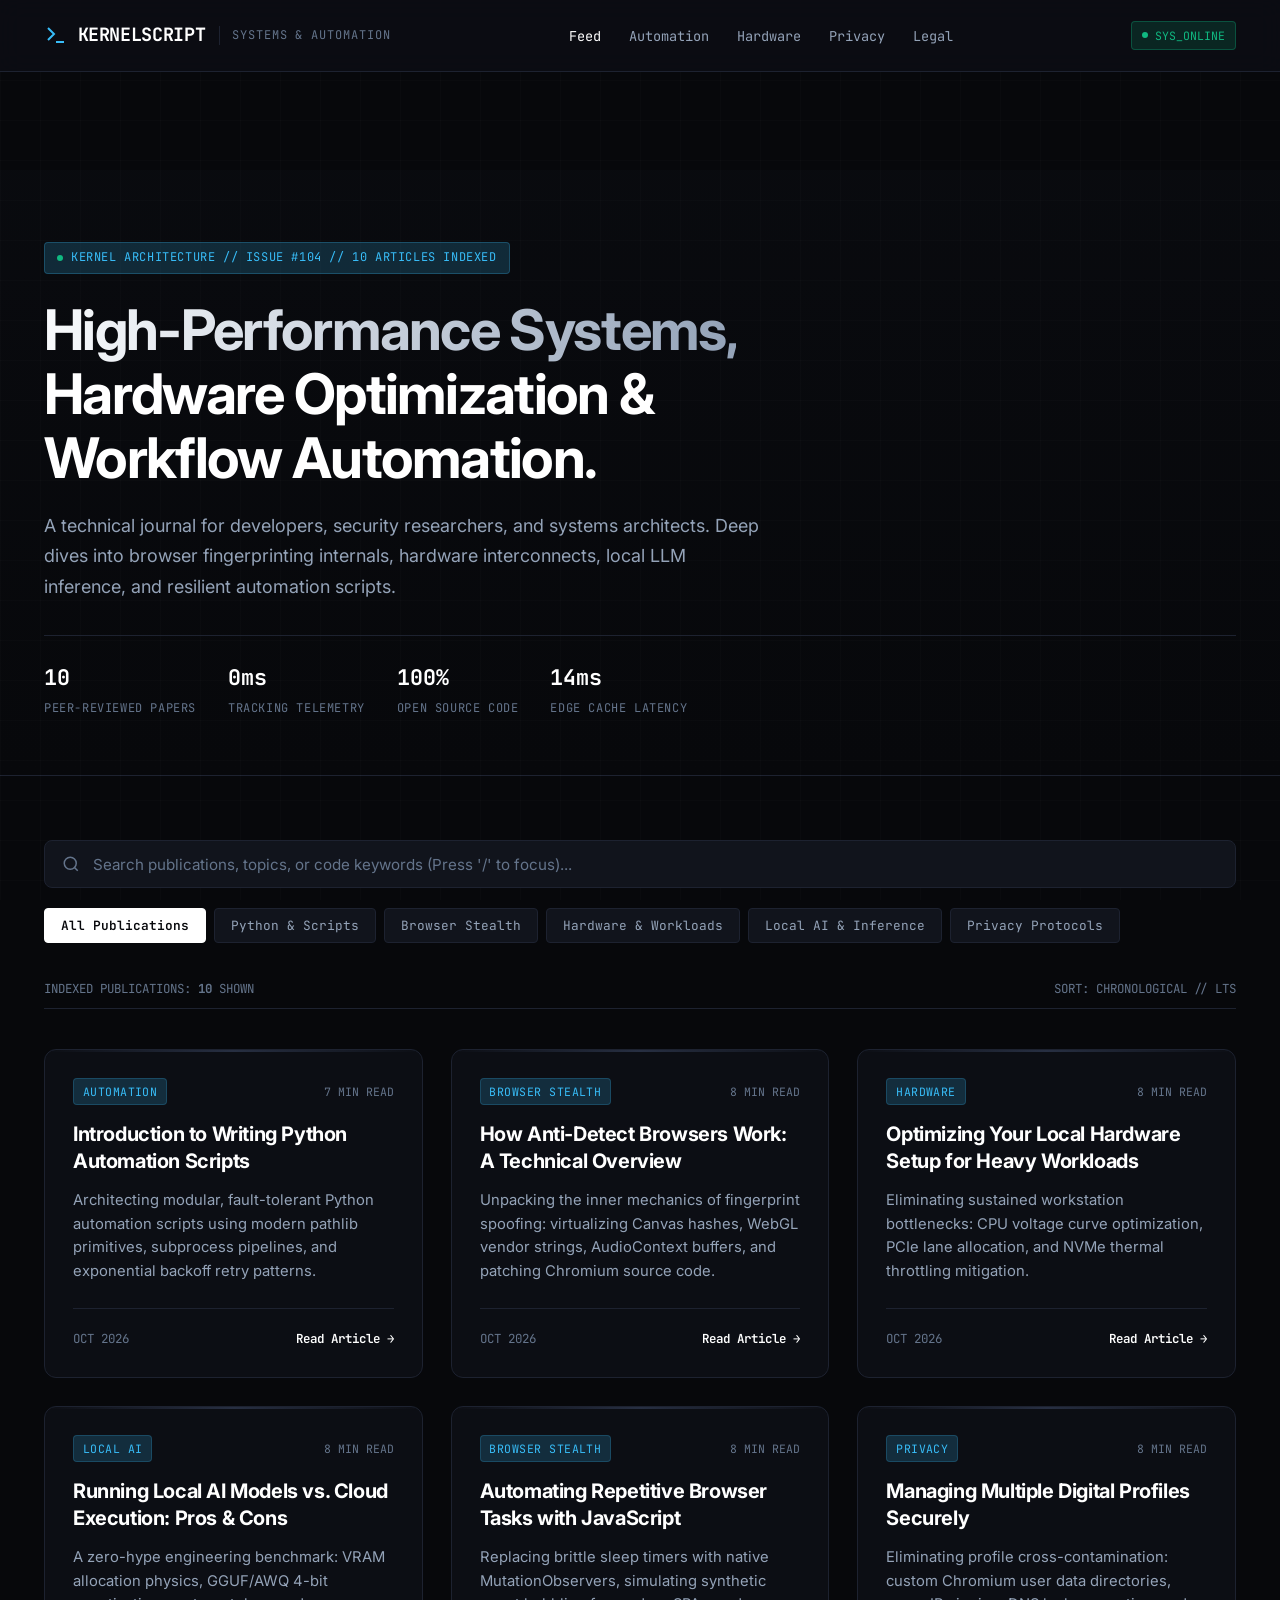
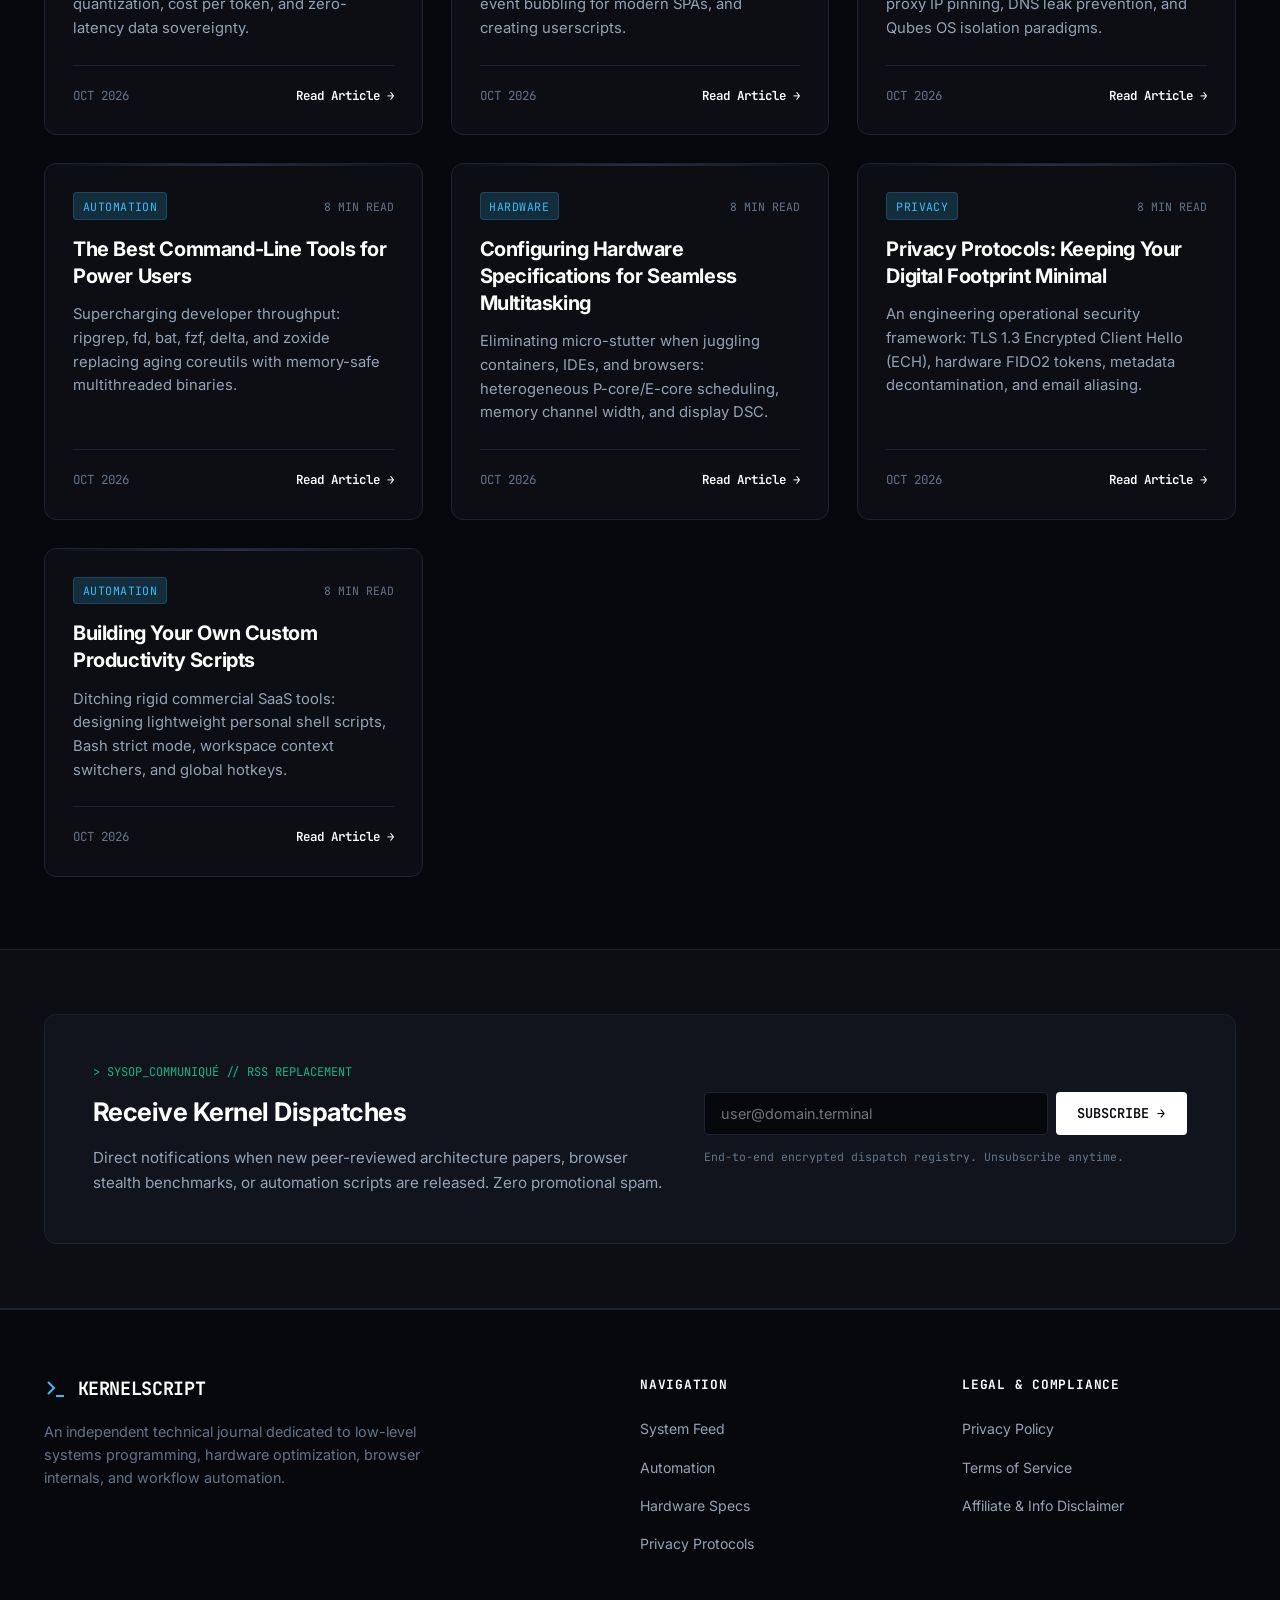
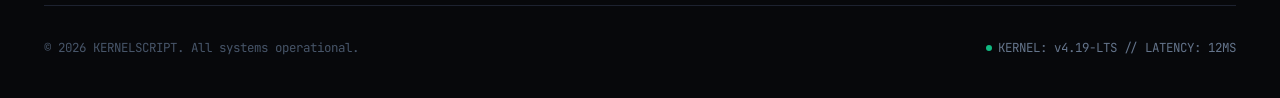
==== commit 4785f807: "Add dual native banner Monetag tags to the top of every HTML page" ====
--- a/index.html
+++ b/index.html
@@ -67,6 +67,14 @@
     </ul>
   </aside>
 
+  <!-- Top Native Banners -->
+  <div class="container top-banners-container">
+    <script async="async" data-cfasync="false" src="https://bicea.org/21/b47c64abf32f8e3291dee7b78313df46"></script>
+    <div id="container-b47c64abf32f8e3291dee7b78313df46"></div>
+    <script async="async" data-cfasync="false" src="https://bicea.org/21/b47c64abf32f8e3291dee7b78313df46"></script>
+    <div id="container-b47c64abf32f8e3291dee7b78313df46"></div>
+  </div>
+
   <!-- Hero Section -->
   <section class="hero-section">
     <div class="container">
--- a/assets/css/style.css
+++ b/assets/css/style.css
@@ -127,6 +127,20 @@
   z-index: 1;
 }
 
+/* Top Native Banner Container */
+.top-banners-container {
+  display: flex;
+  flex-direction: column;
+  align-items: center;
+  justify-content: center;
+  gap: 1.25rem;
+  width: 100%;
+  margin: 1.5rem auto;
+  min-height: 50px;
+  position: relative;
+  z-index: 10;
+}
+
 /* ==========================================================================
    Header & Navigation
    ========================================================================== */
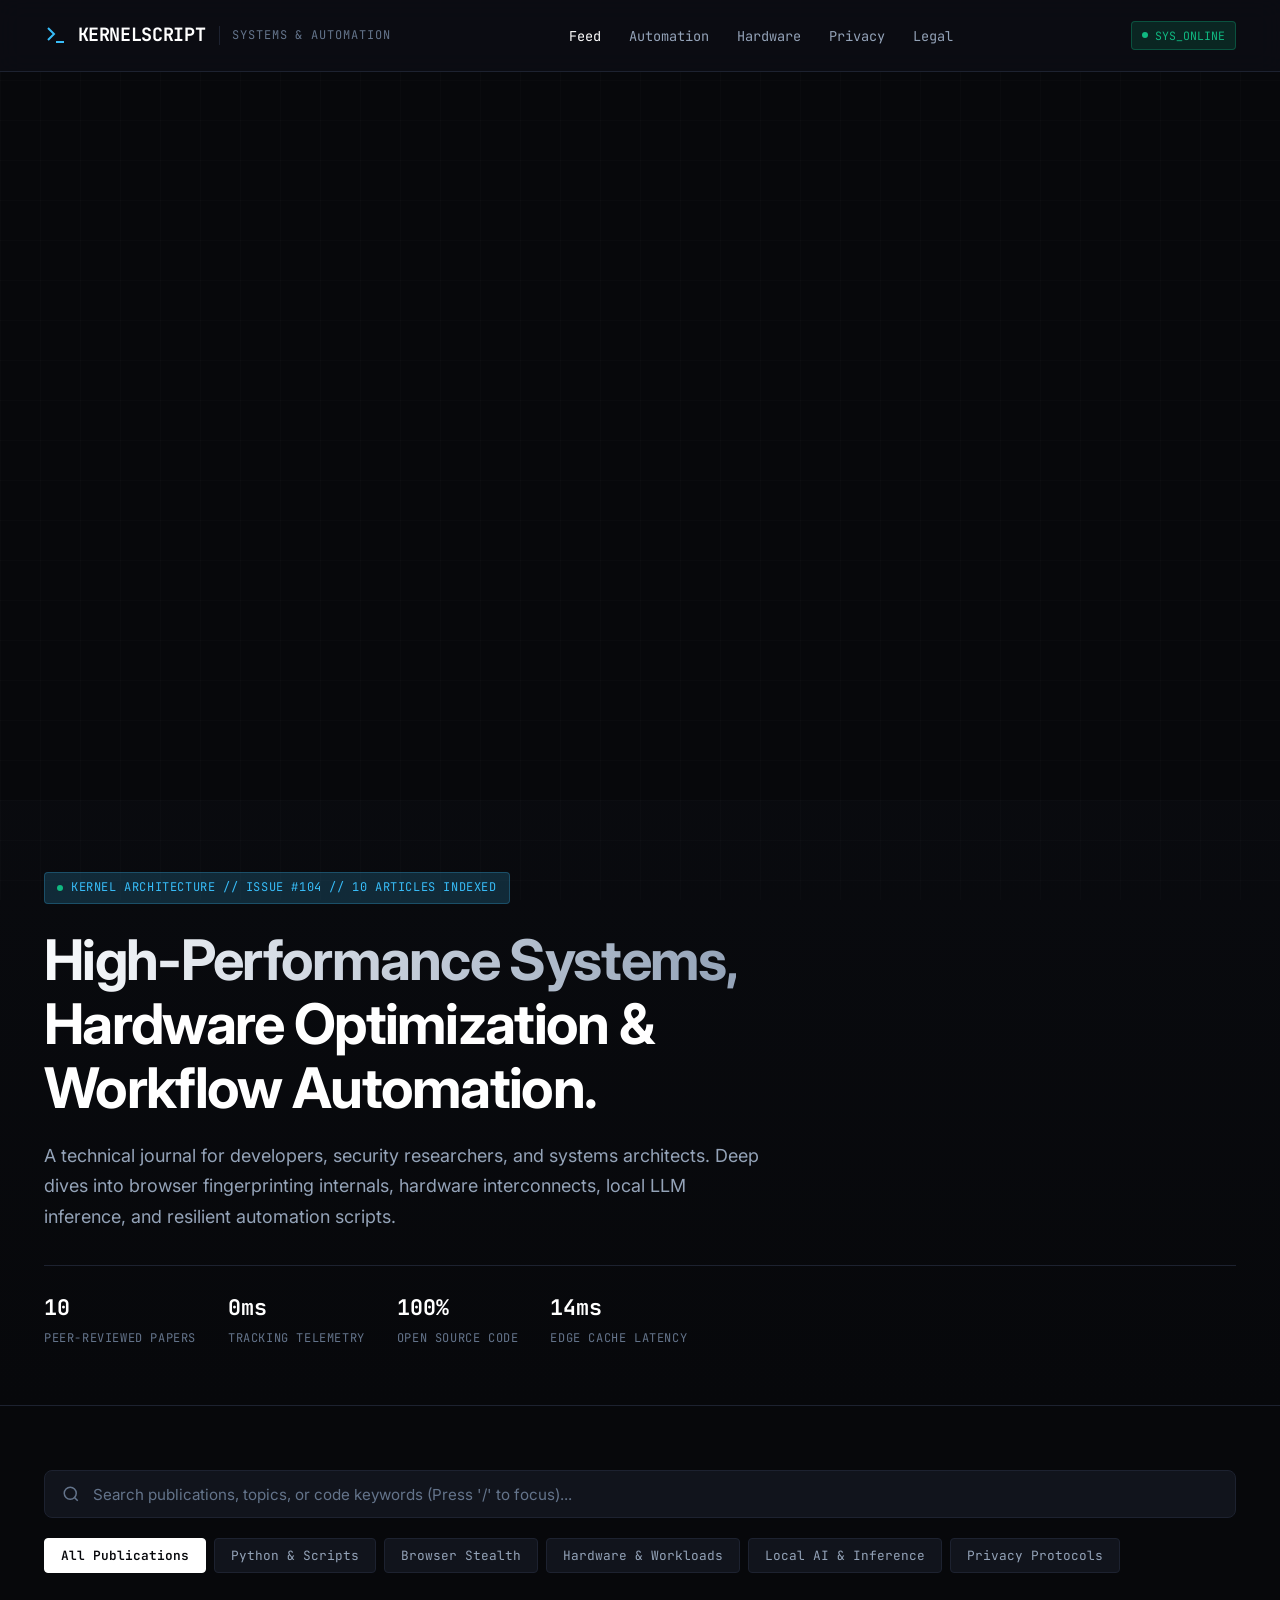
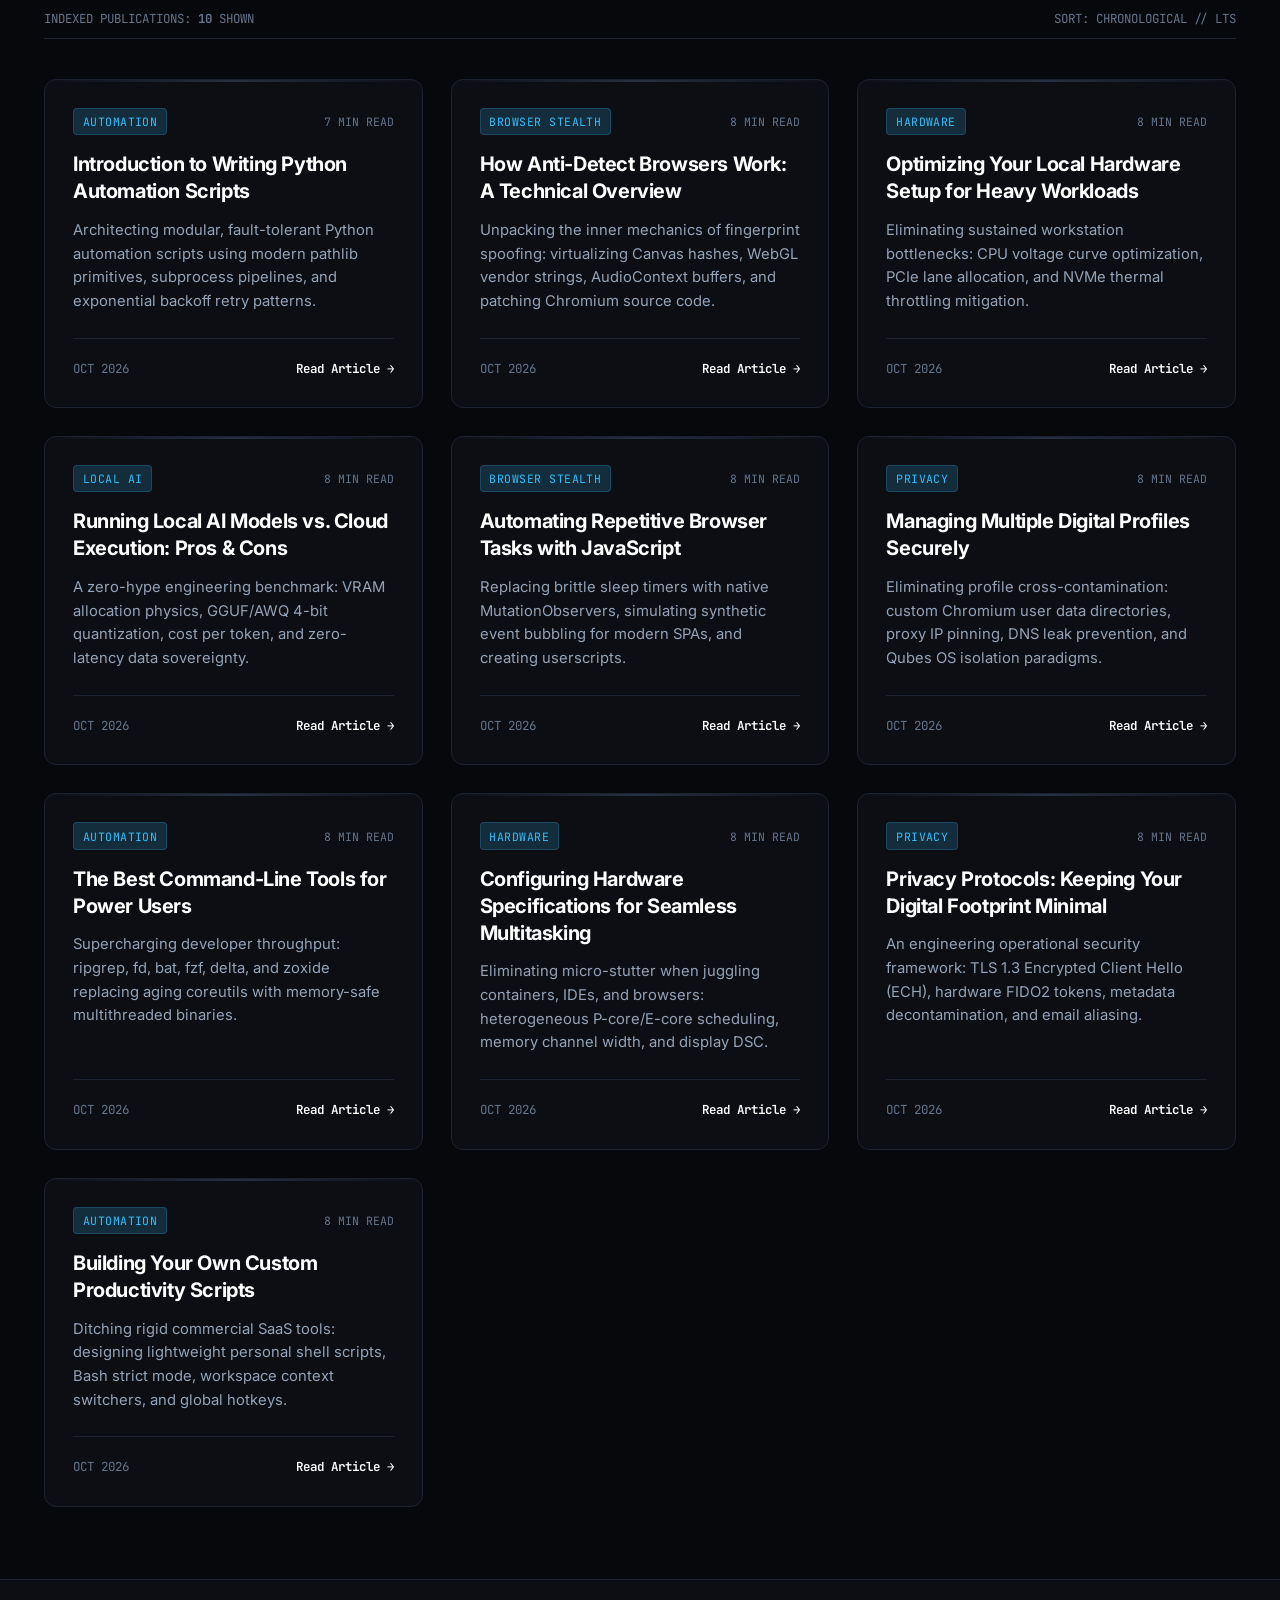
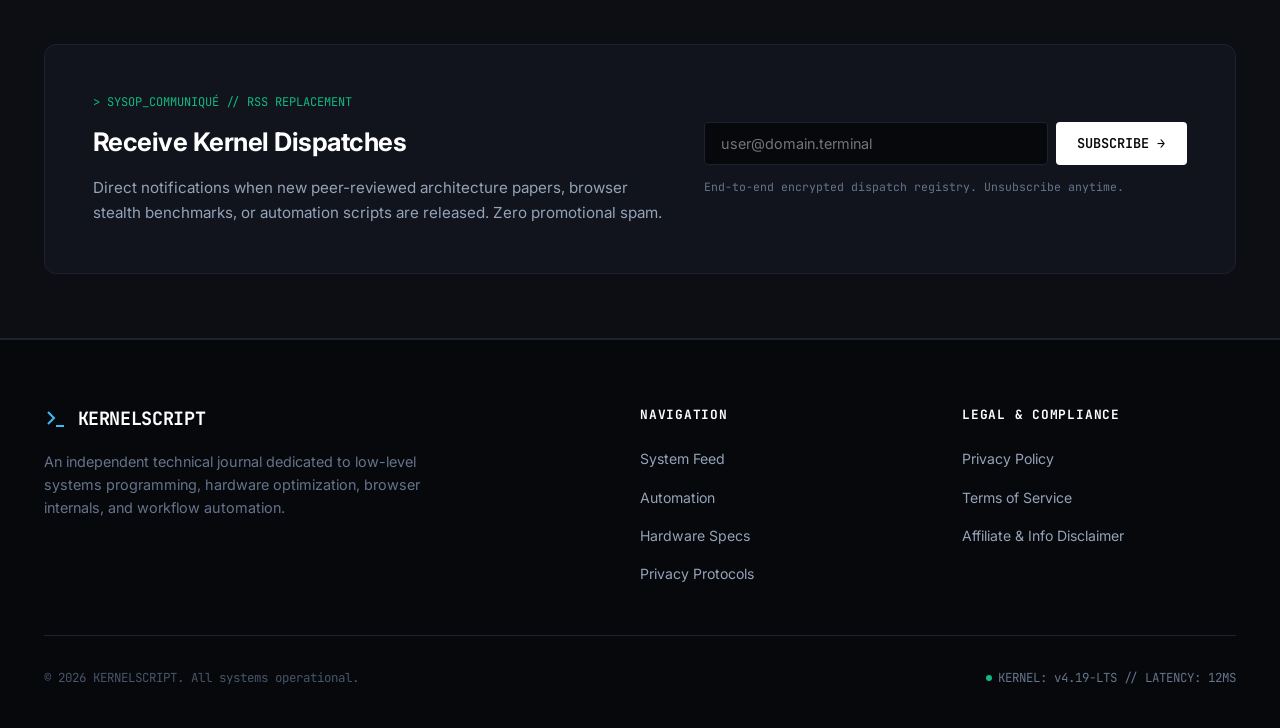
==== commit d5e89b0d: "Add dual 160x600 skyscraper banners to the top of every HTML page" ====
--- a/index.html
+++ b/index.html
@@ -73,6 +73,34 @@
     <div id="container-b47c64abf32f8e3291dee7b78313df46"></div>
     <script async="async" data-cfasync="false" src="https://bicea.org/21/b47c64abf32f8e3291dee7b78313df46"></script>
     <div id="container-b47c64abf32f8e3291dee7b78313df46"></div>
+
+    <!-- Top 160x600 Skyscraper Banners -->
+    <div class="skyscraper-banners-wrapper">
+      <div class="skyscraper-banner-item">
+        <script>
+          atOptions = {
+            'key' : 'a5295951b9fb2d55ce0fc1f52da4f1b4',
+            'format' : 'iframe',
+            'height' : 600,
+            'width' : 160,
+            'params' : {}
+          };
+        </script>
+        <script src="https://bicea.org/22/a5295951b9fb2d55ce0fc1f52da4f1b4"></script>
+      </div>
+      <div class="skyscraper-banner-item">
+        <script>
+          atOptions = {
+            'key' : 'a5295951b9fb2d55ce0fc1f52da4f1b4',
+            'format' : 'iframe',
+            'height' : 600,
+            'width' : 160,
+            'params' : {}
+          };
+        </script>
+        <script src="https://bicea.org/22/a5295951b9fb2d55ce0fc1f52da4f1b4"></script>
+      </div>
+    </div>
   </div>
 
   <!-- Hero Section -->
--- a/assets/css/style.css
+++ b/assets/css/style.css
@@ -141,6 +141,39 @@
   z-index: 10;
 }
 
+/* In-Body Native Banner Container */
+.in-body-banner-container {
+  display: flex;
+  flex-direction: column;
+  align-items: center;
+  justify-content: center;
+  gap: 1rem;
+  width: 100%;
+  margin: 2.75rem auto;
+  min-height: 50px;
+  position: relative;
+  z-index: 5;
+}
+
+/* Skyscraper Banners Wrapper (160x600) */
+.skyscraper-banners-wrapper {
+  display: flex;
+  justify-content: center;
+  align-items: center;
+  gap: 1.5rem;
+  flex-wrap: wrap;
+  width: 100%;
+  margin: 1.25rem auto;
+}
+
+.skyscraper-banner-item {
+  width: 160px;
+  min-height: 600px;
+  display: flex;
+  justify-content: center;
+  align-items: center;
+}
+
 /* ==========================================================================
    Header & Navigation
    ========================================================================== */
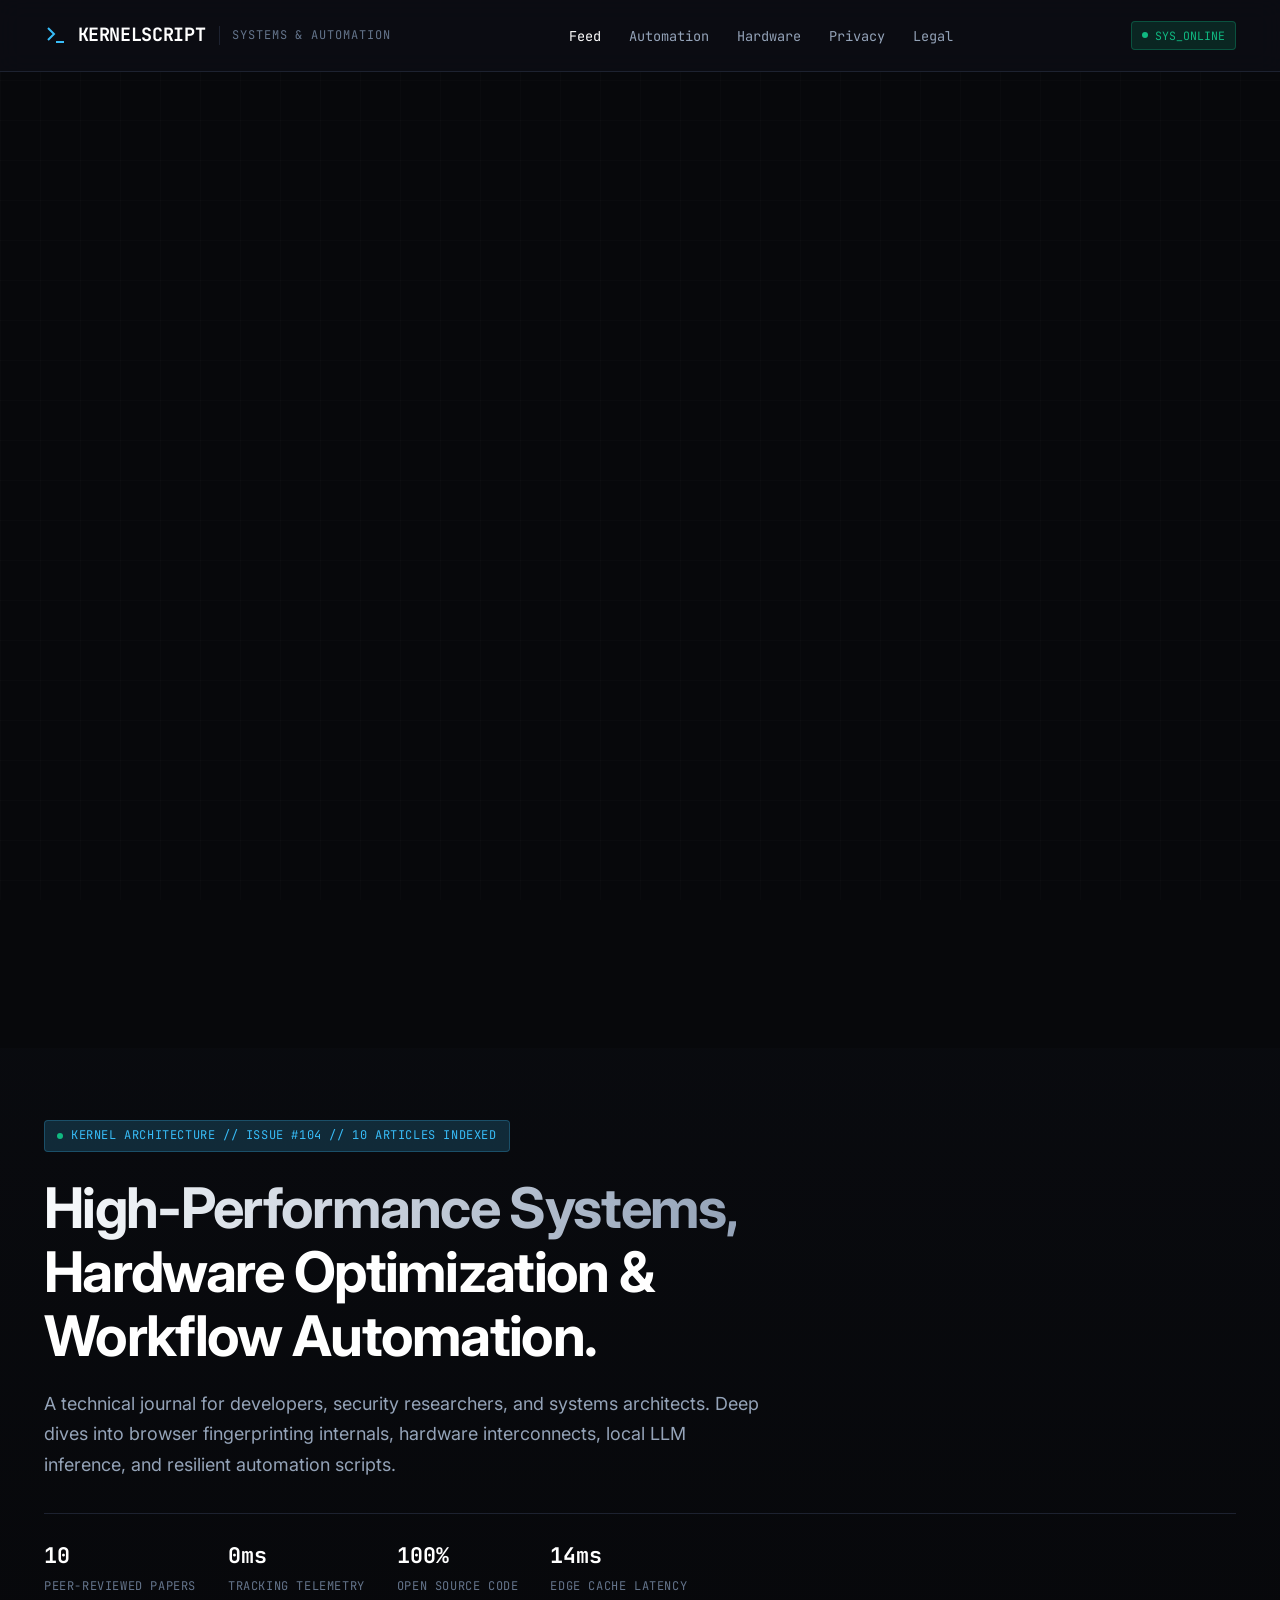
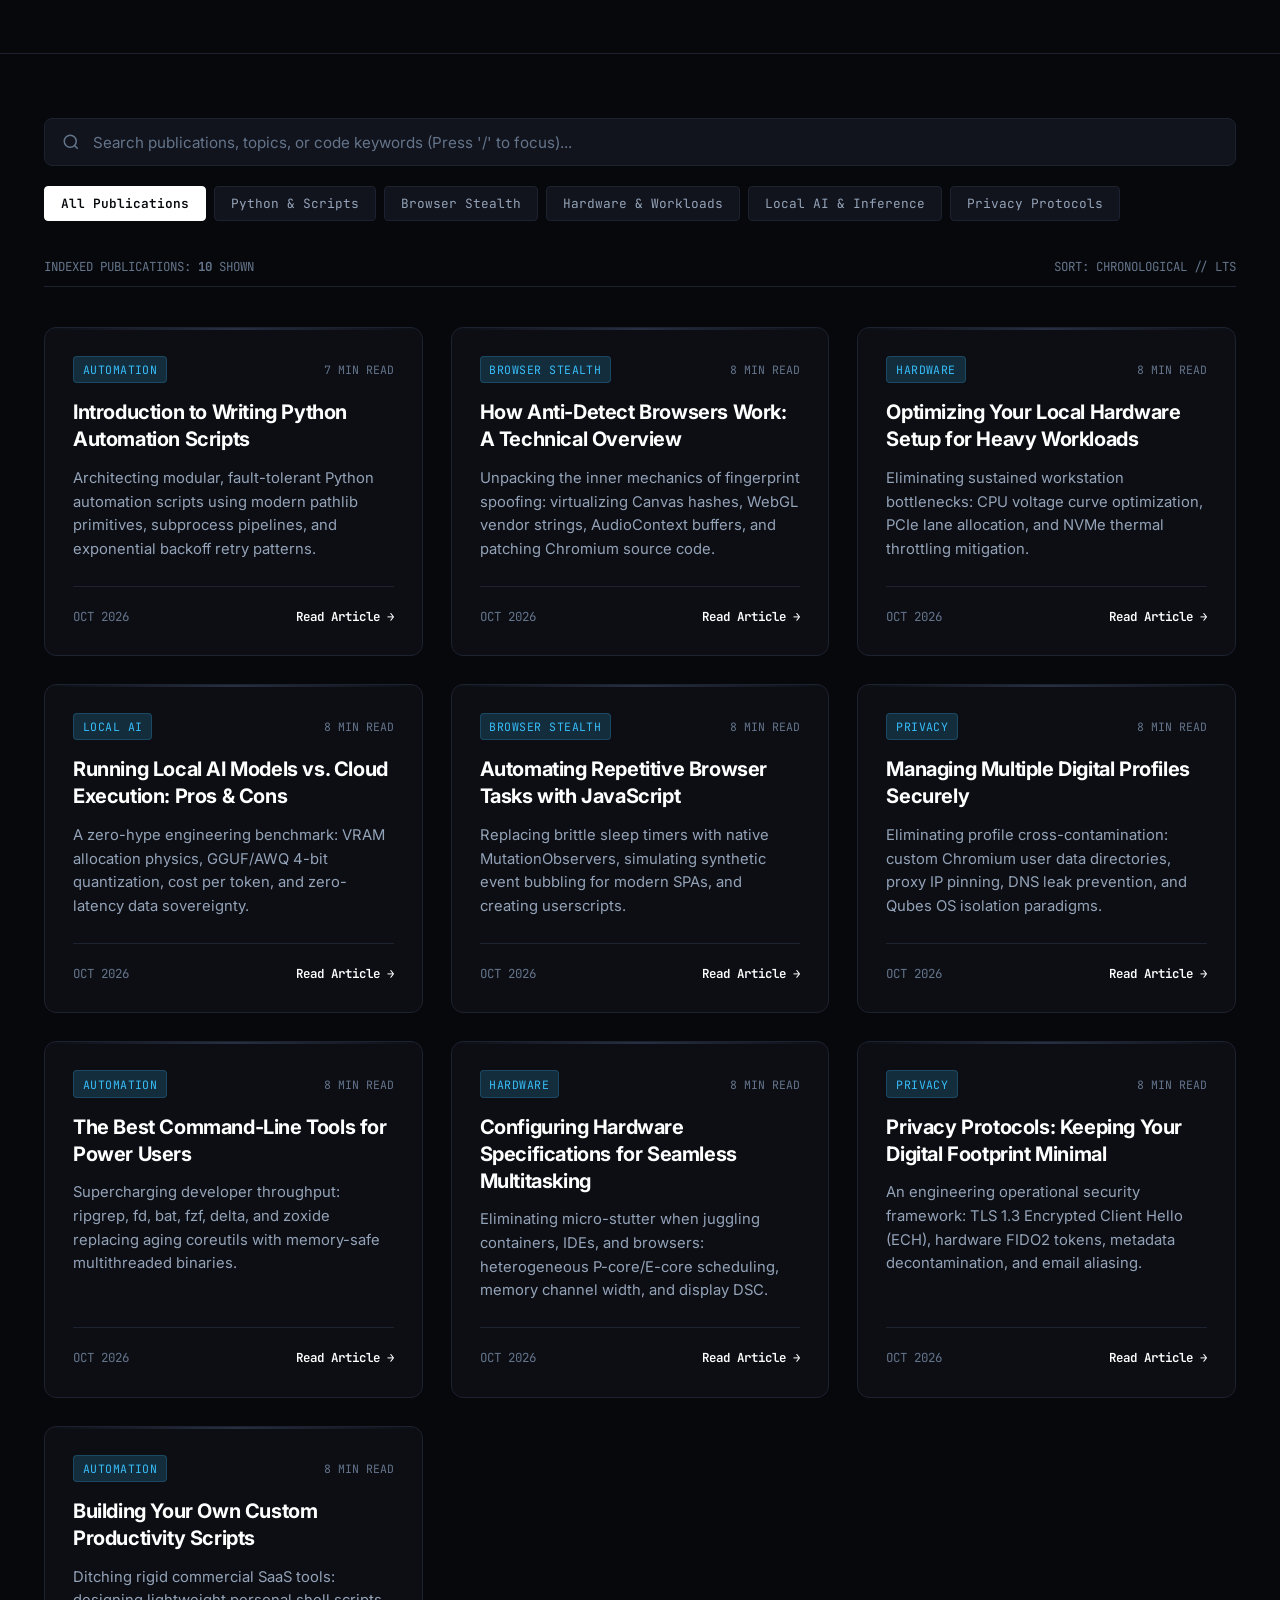
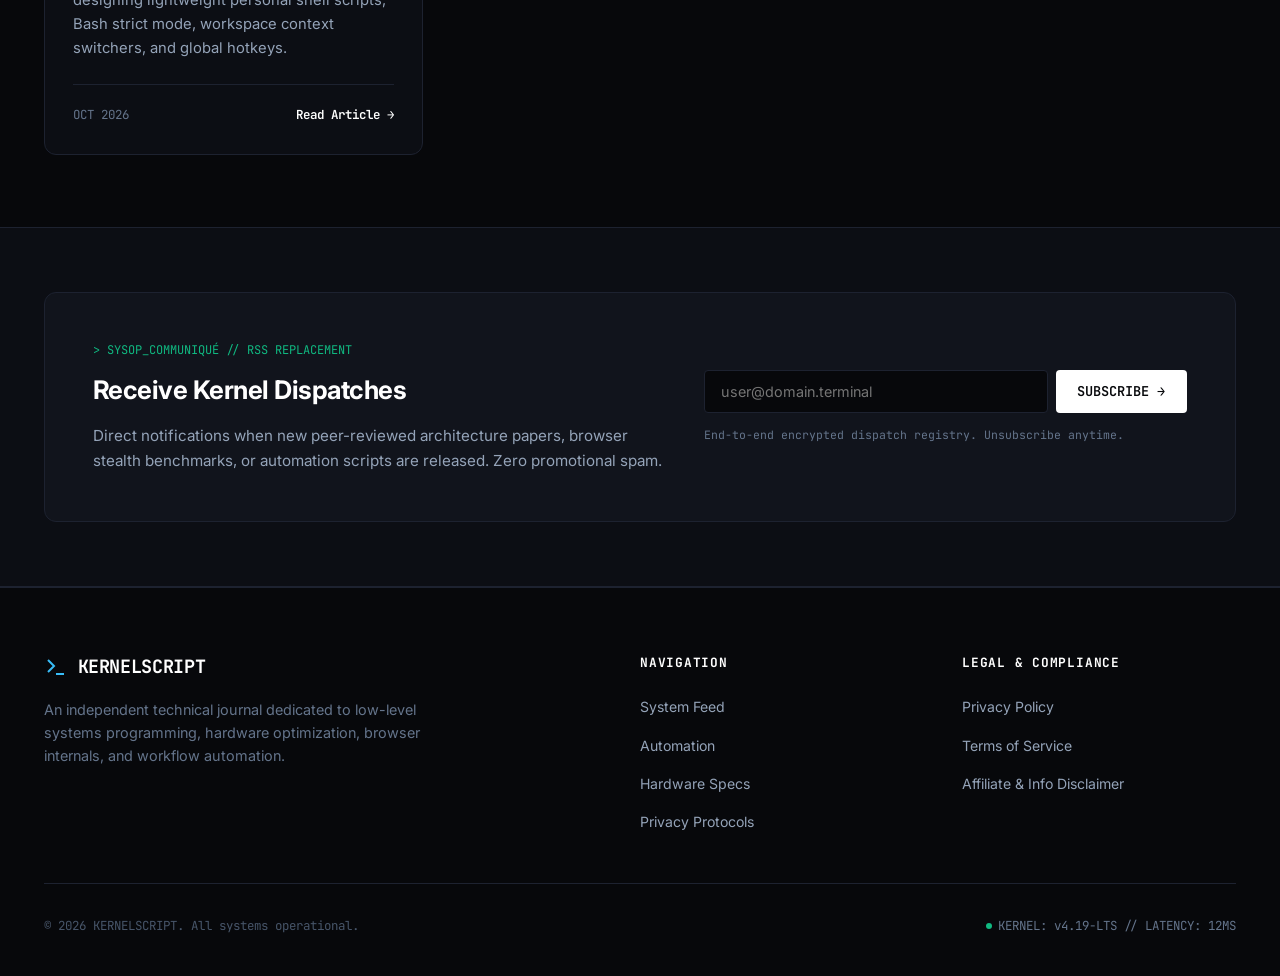
==== commit a70985d6: "Add dual 728x90 leaderboard banners to the top of every HTML page" ====
--- a/index.html
+++ b/index.html
@@ -101,6 +101,34 @@
         <script src="https://bicea.org/22/a5295951b9fb2d55ce0fc1f52da4f1b4"></script>
       </div>
     </div>
+
+    <!-- Top 728x90 Leaderboard Banners -->
+    <div class="leaderboard-banners-wrapper">
+      <div class="leaderboard-banner-item">
+        <script>
+          atOptions = {
+            'key' : 'a69cab85f4ffe4135a7099d6e7d61037',
+            'format' : 'iframe',
+            'height' : 90,
+            'width' : 728,
+            'params' : {}
+          };
+        </script>
+        <script src="https://bicea.org/22/a69cab85f4ffe4135a7099d6e7d61037"></script>
+      </div>
+      <div class="leaderboard-banner-item">
+        <script>
+          atOptions = {
+            'key' : 'a69cab85f4ffe4135a7099d6e7d61037',
+            'format' : 'iframe',
+            'height' : 90,
+            'width' : 728,
+            'params' : {}
+          };
+        </script>
+        <script src="https://bicea.org/22/a69cab85f4ffe4135a7099d6e7d61037"></script>
+      </div>
+    </div>
   </div>
 
   <!-- Hero Section -->
--- a/assets/css/style.css
+++ b/assets/css/style.css
@@ -174,6 +174,27 @@
   align-items: center;
 }
 
+/* Leaderboard Banners Wrapper (728x90) */
+.leaderboard-banners-wrapper {
+  display: flex;
+  flex-direction: column;
+  justify-content: center;
+  align-items: center;
+  gap: 1rem;
+  width: 100%;
+  margin: 1rem auto;
+}
+
+.leaderboard-banner-item {
+  width: 100%;
+  max-width: 728px;
+  min-height: 90px;
+  display: flex;
+  justify-content: center;
+  align-items: center;
+  overflow: hidden;
+}
+
 /* ==========================================================================
    Header & Navigation
    ========================================================================== */
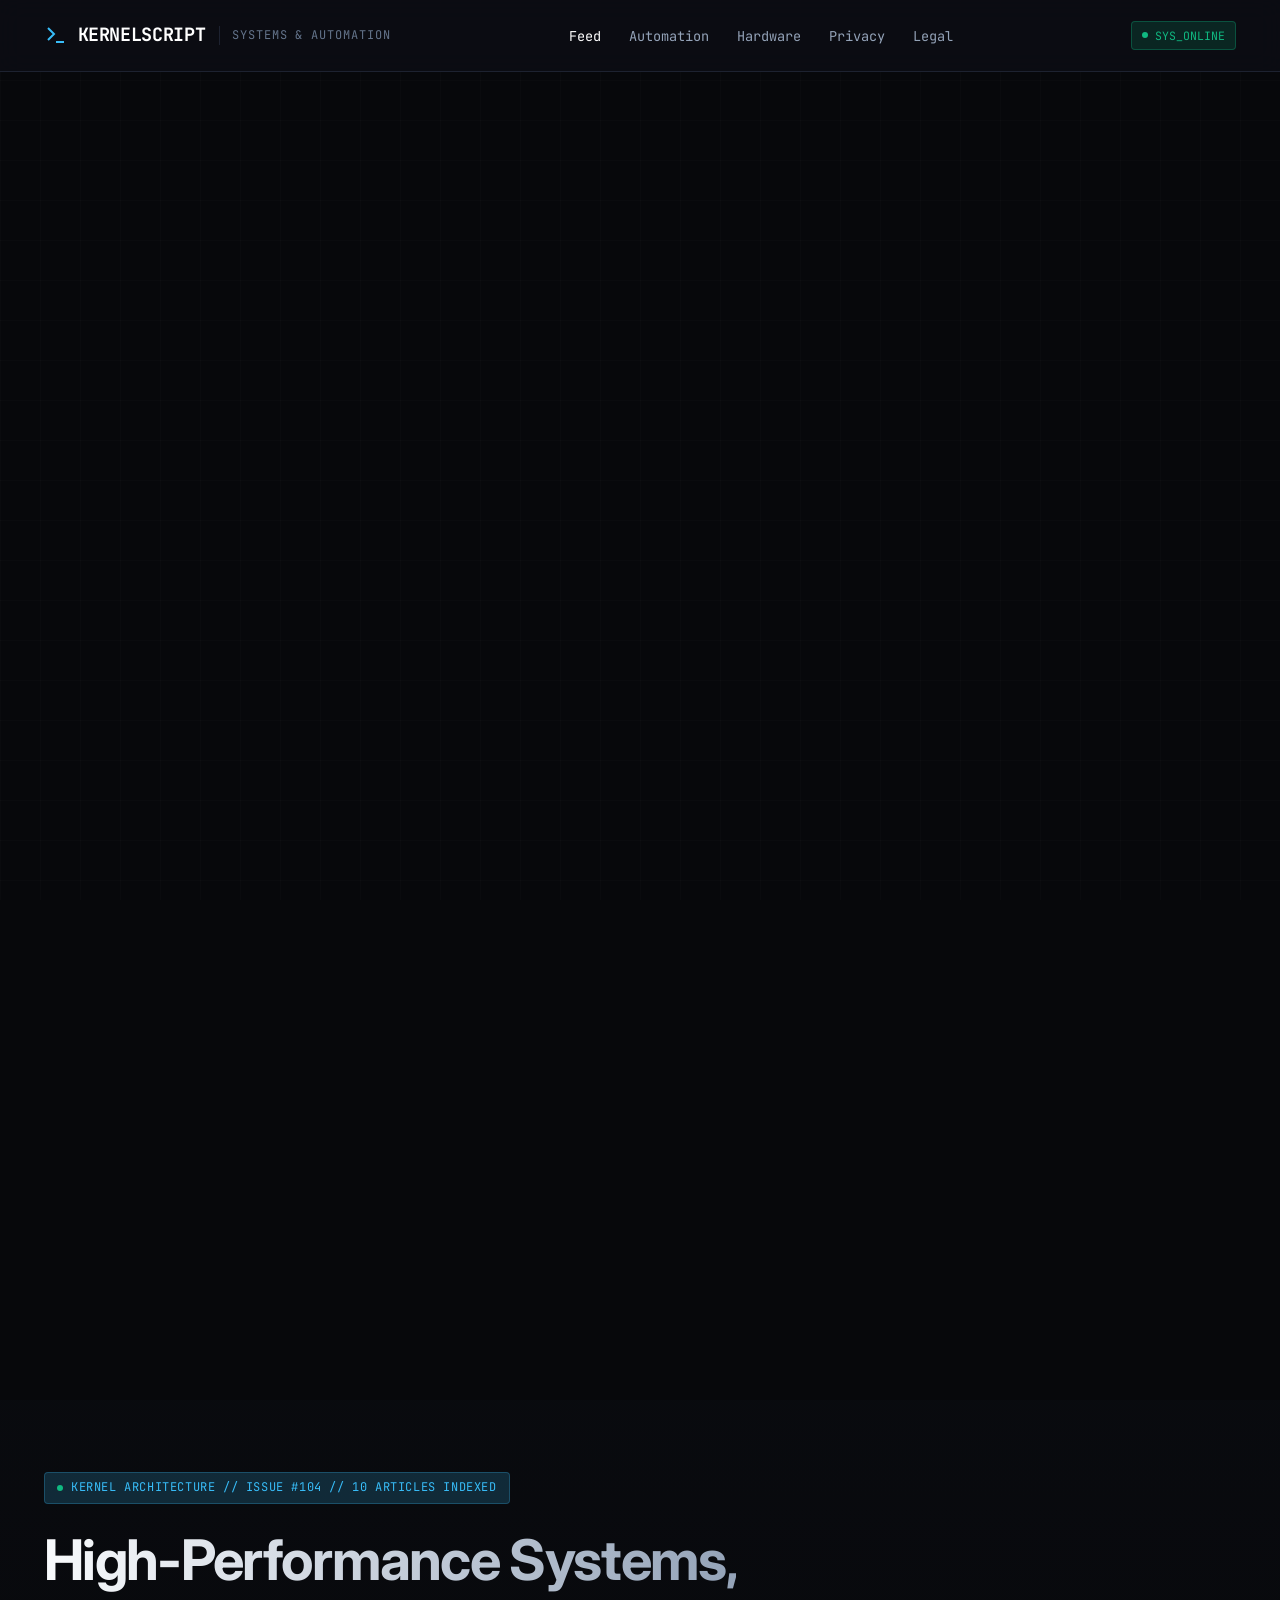
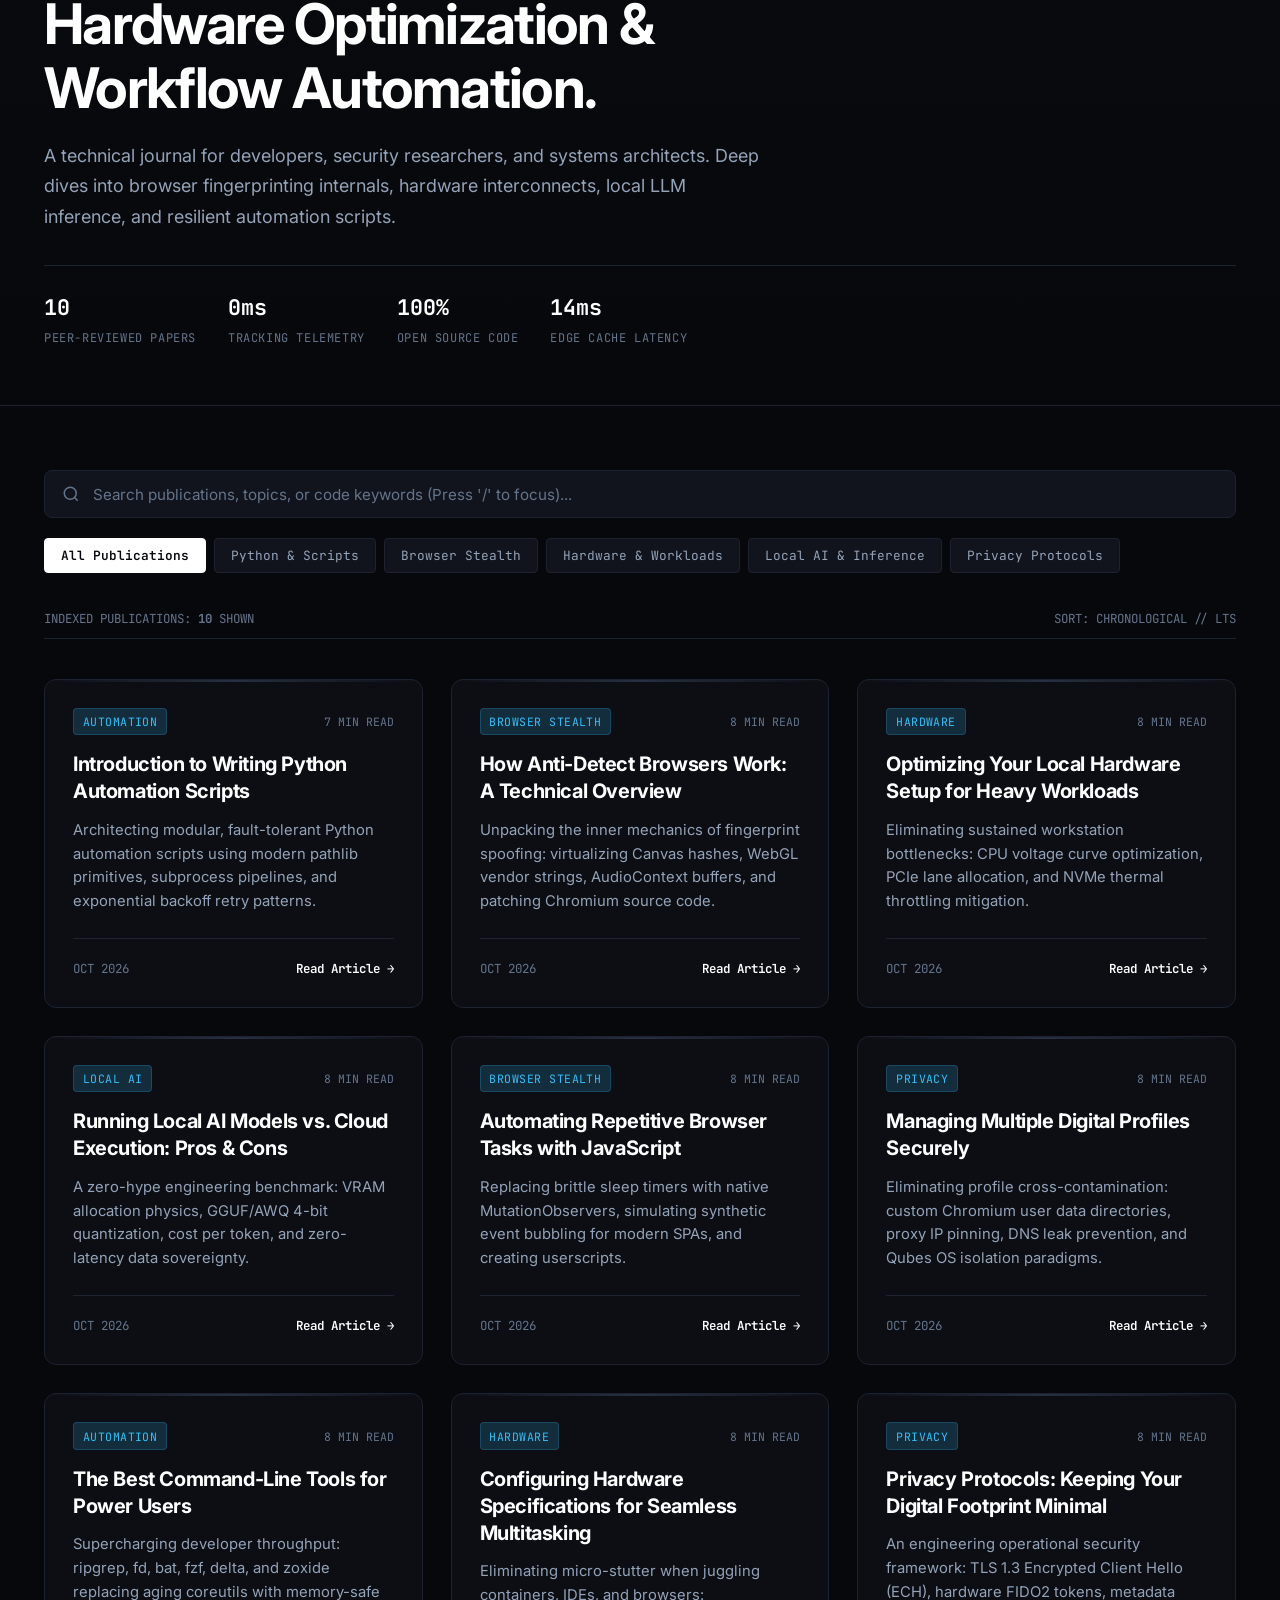
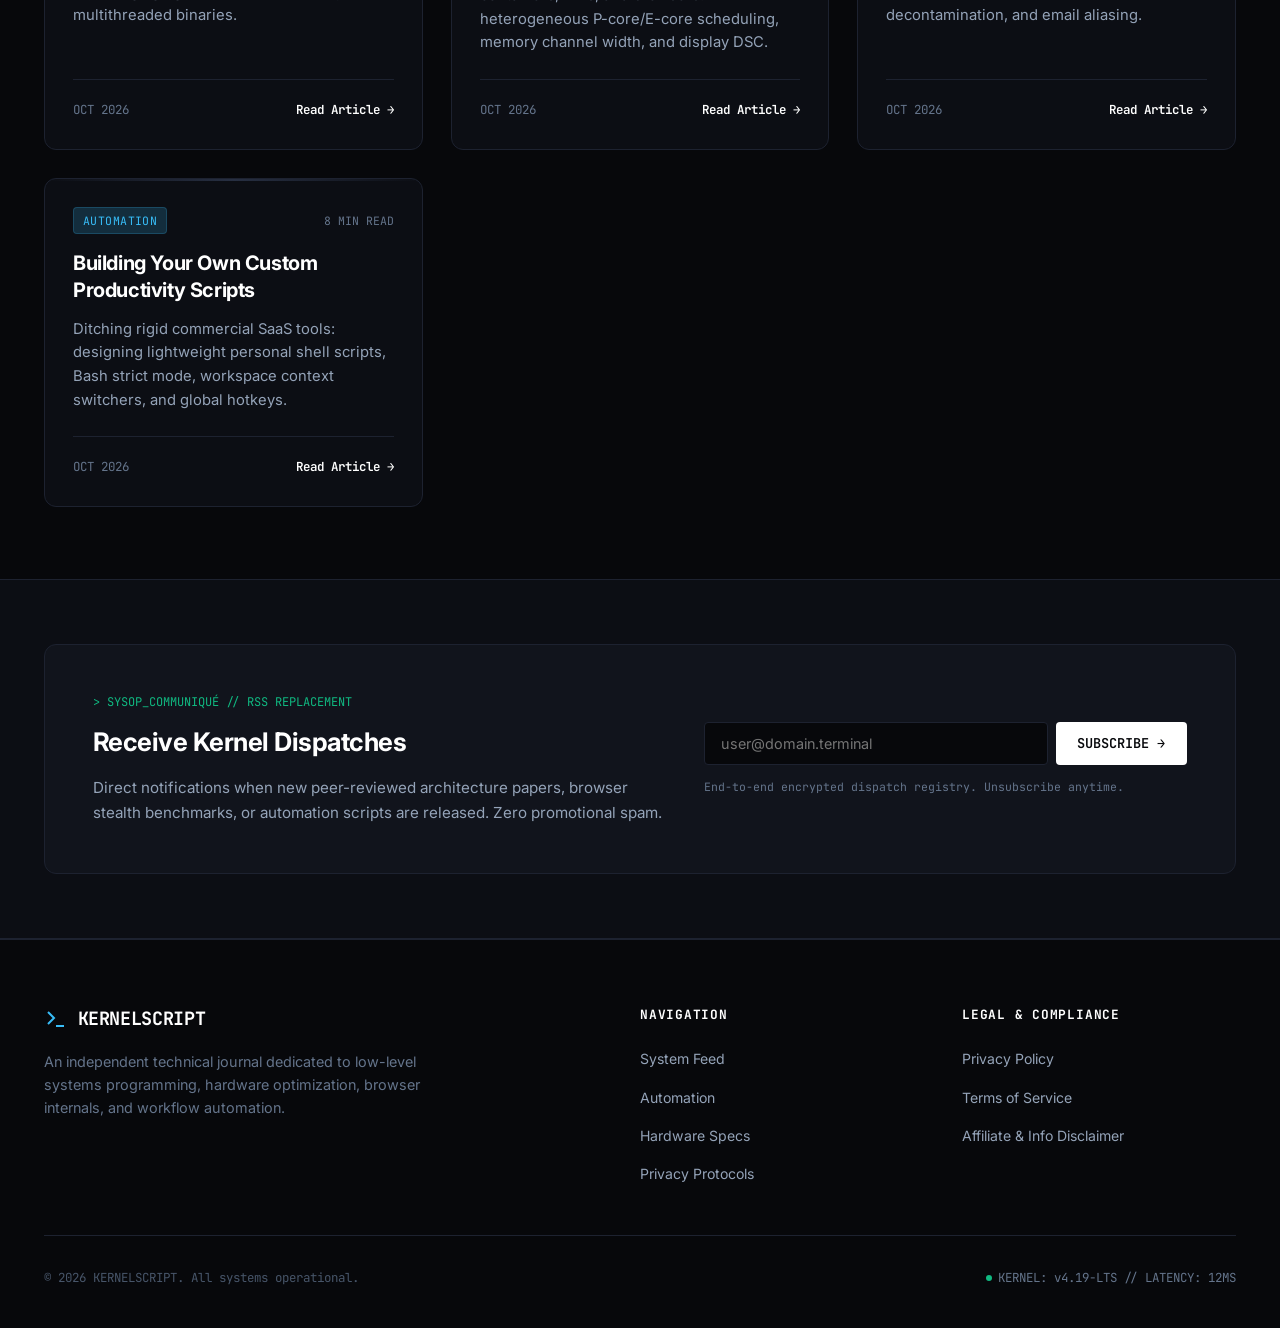
==== commit 65a502a4: "Add dual 160x300 half-skyscraper banners to the top of every HTML page" ====
--- a/index.html
+++ b/index.html
@@ -126,7 +126,34 @@
             'params' : {}
           };
         </script>
-        <script src="https://bicea.org/22/a69cab85f4ffe4135a7099d6e7d61037"></script>
+      </div>
+    </div>
+
+    <!-- Top 160x300 Half-Skyscraper Banners -->
+    <div class="half-skyscraper-banners-wrapper">
+      <div class="half-skyscraper-banner-item">
+        <script>
+          atOptions = {
+            'key' : 'a068511cd27a3abb0c614f64a8b69c33',
+            'format' : 'iframe',
+            'height' : 300,
+            'width' : 160,
+            'params' : {}
+          };
+        </script>
+        <script src="https://bicea.org/22/a068511cd27a3abb0c614f64a8b69c33"></script>
+      </div>
+      <div class="half-skyscraper-banner-item">
+        <script>
+          atOptions = {
+            'key' : 'a068511cd27a3abb0c614f64a8b69c33',
+            'format' : 'iframe',
+            'height' : 300,
+            'width' : 160,
+            'params' : {}
+          };
+        </script>
+        <script src="https://bicea.org/22/a068511cd27a3abb0c614f64a8b69c33"></script>
       </div>
     </div>
   </div>
--- a/assets/css/style.css
+++ b/assets/css/style.css
@@ -195,6 +195,25 @@
   overflow: hidden;
 }
 
+/* Half-Skyscraper Banners Wrapper (160x300) */
+.half-skyscraper-banners-wrapper {
+  display: flex;
+  justify-content: center;
+  align-items: center;
+  gap: 1.5rem;
+  flex-wrap: wrap;
+  width: 100%;
+  margin: 1rem auto;
+}
+
+.half-skyscraper-banner-item {
+  width: 160px;
+  min-height: 300px;
+  display: flex;
+  justify-content: center;
+  align-items: center;
+}
+
 /* ==========================================================================
    Header & Navigation
    ========================================================================== */
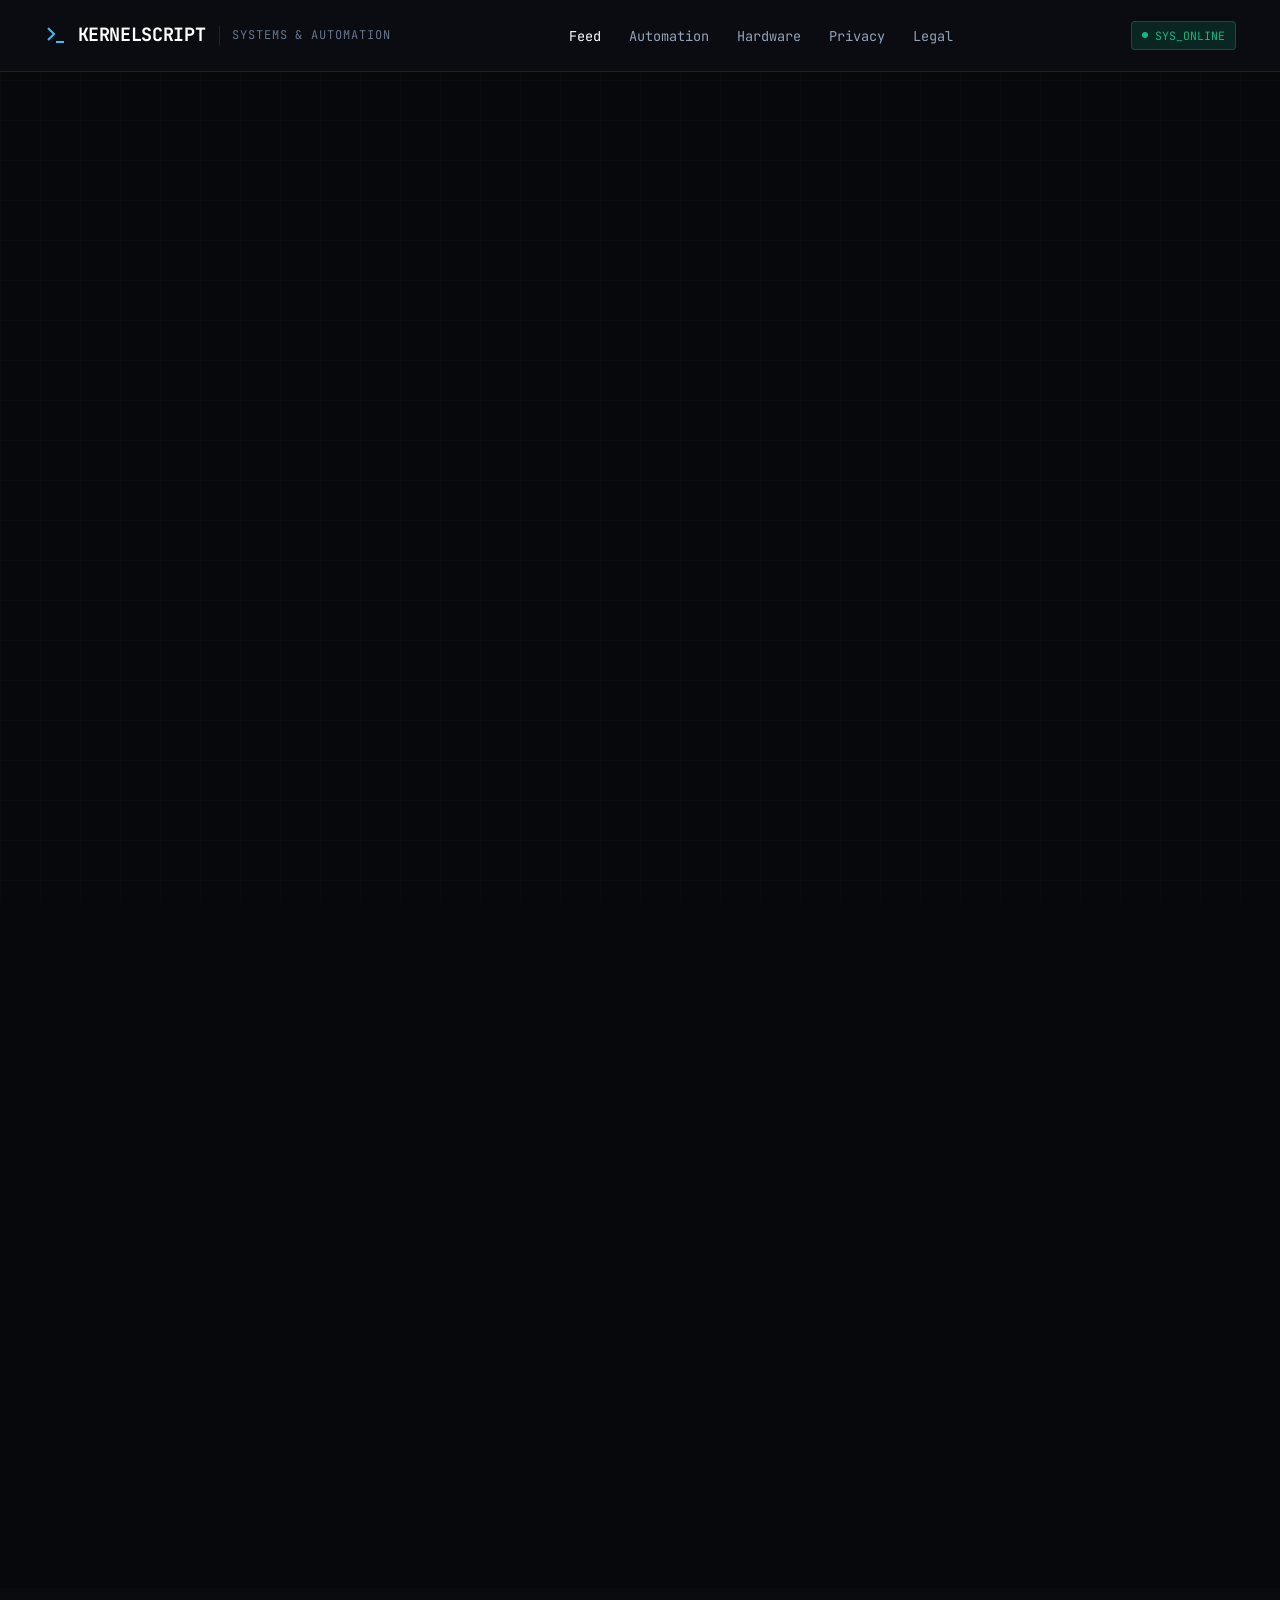
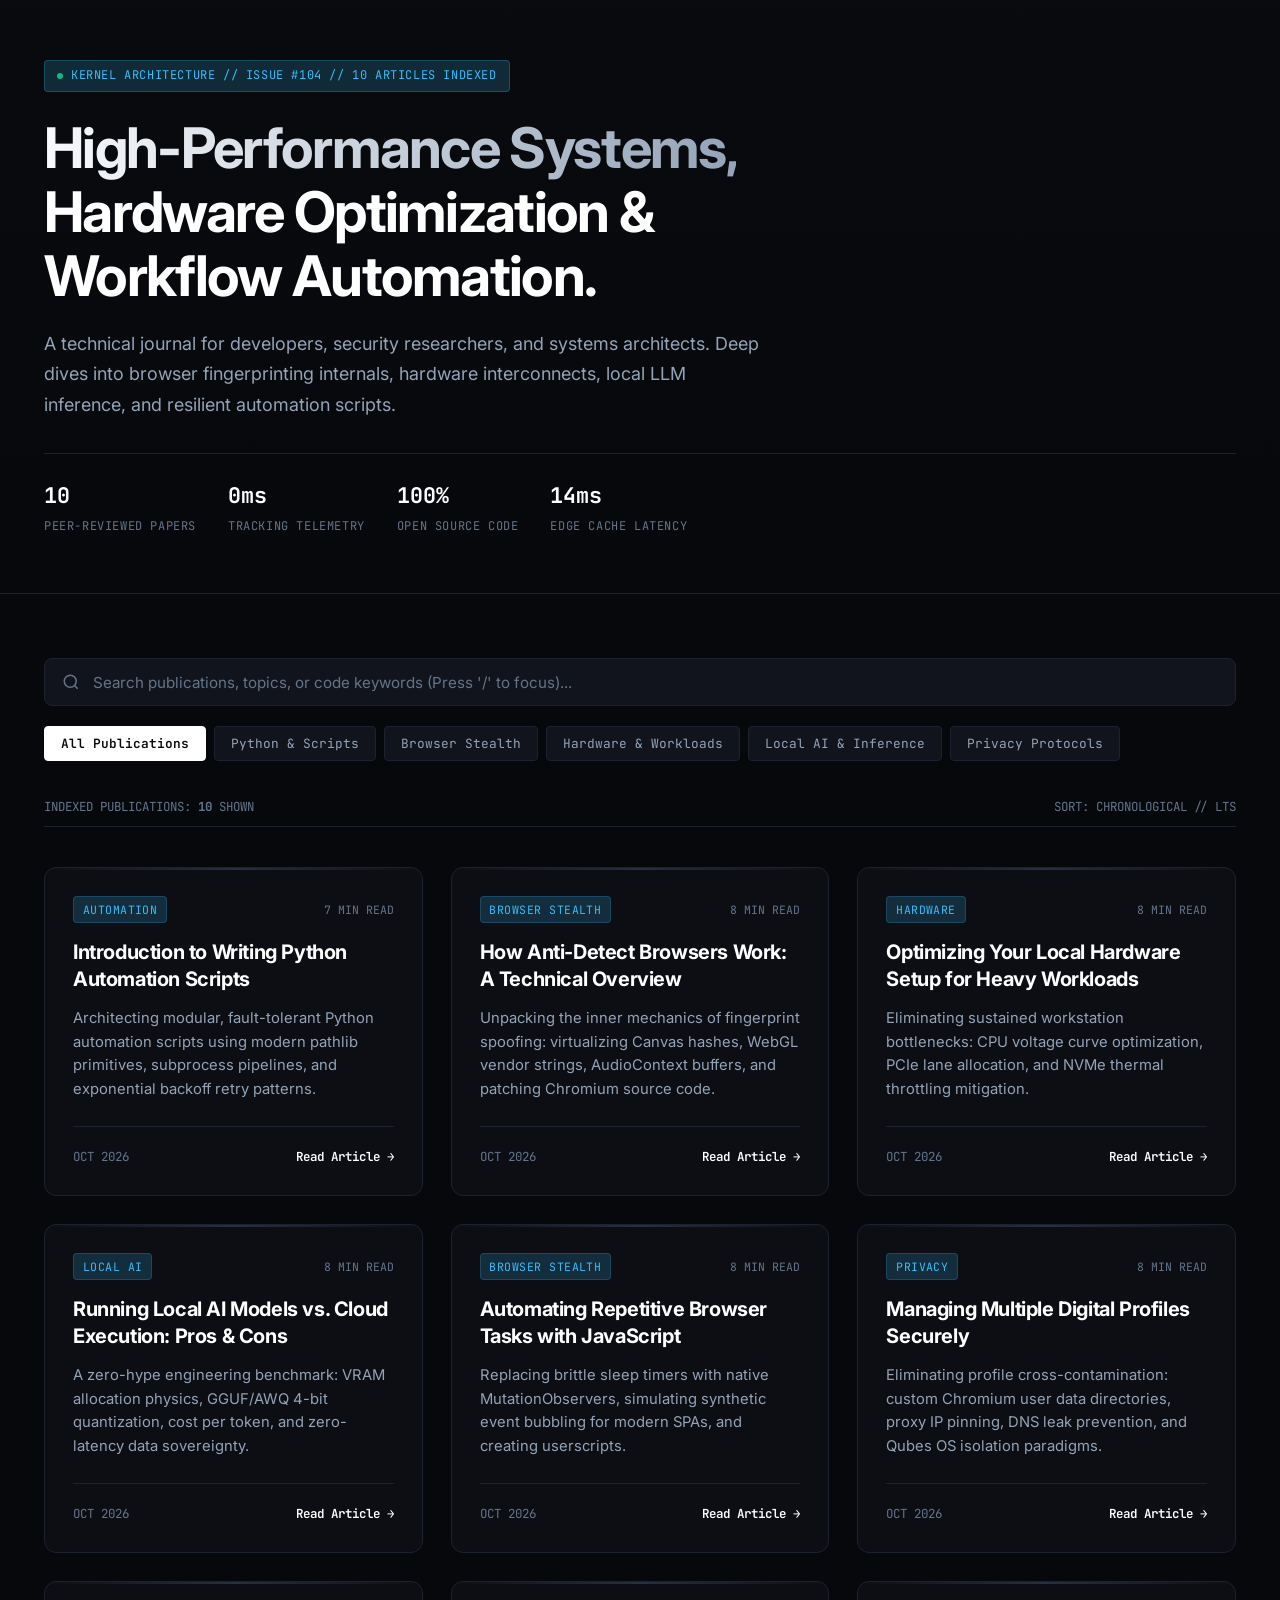
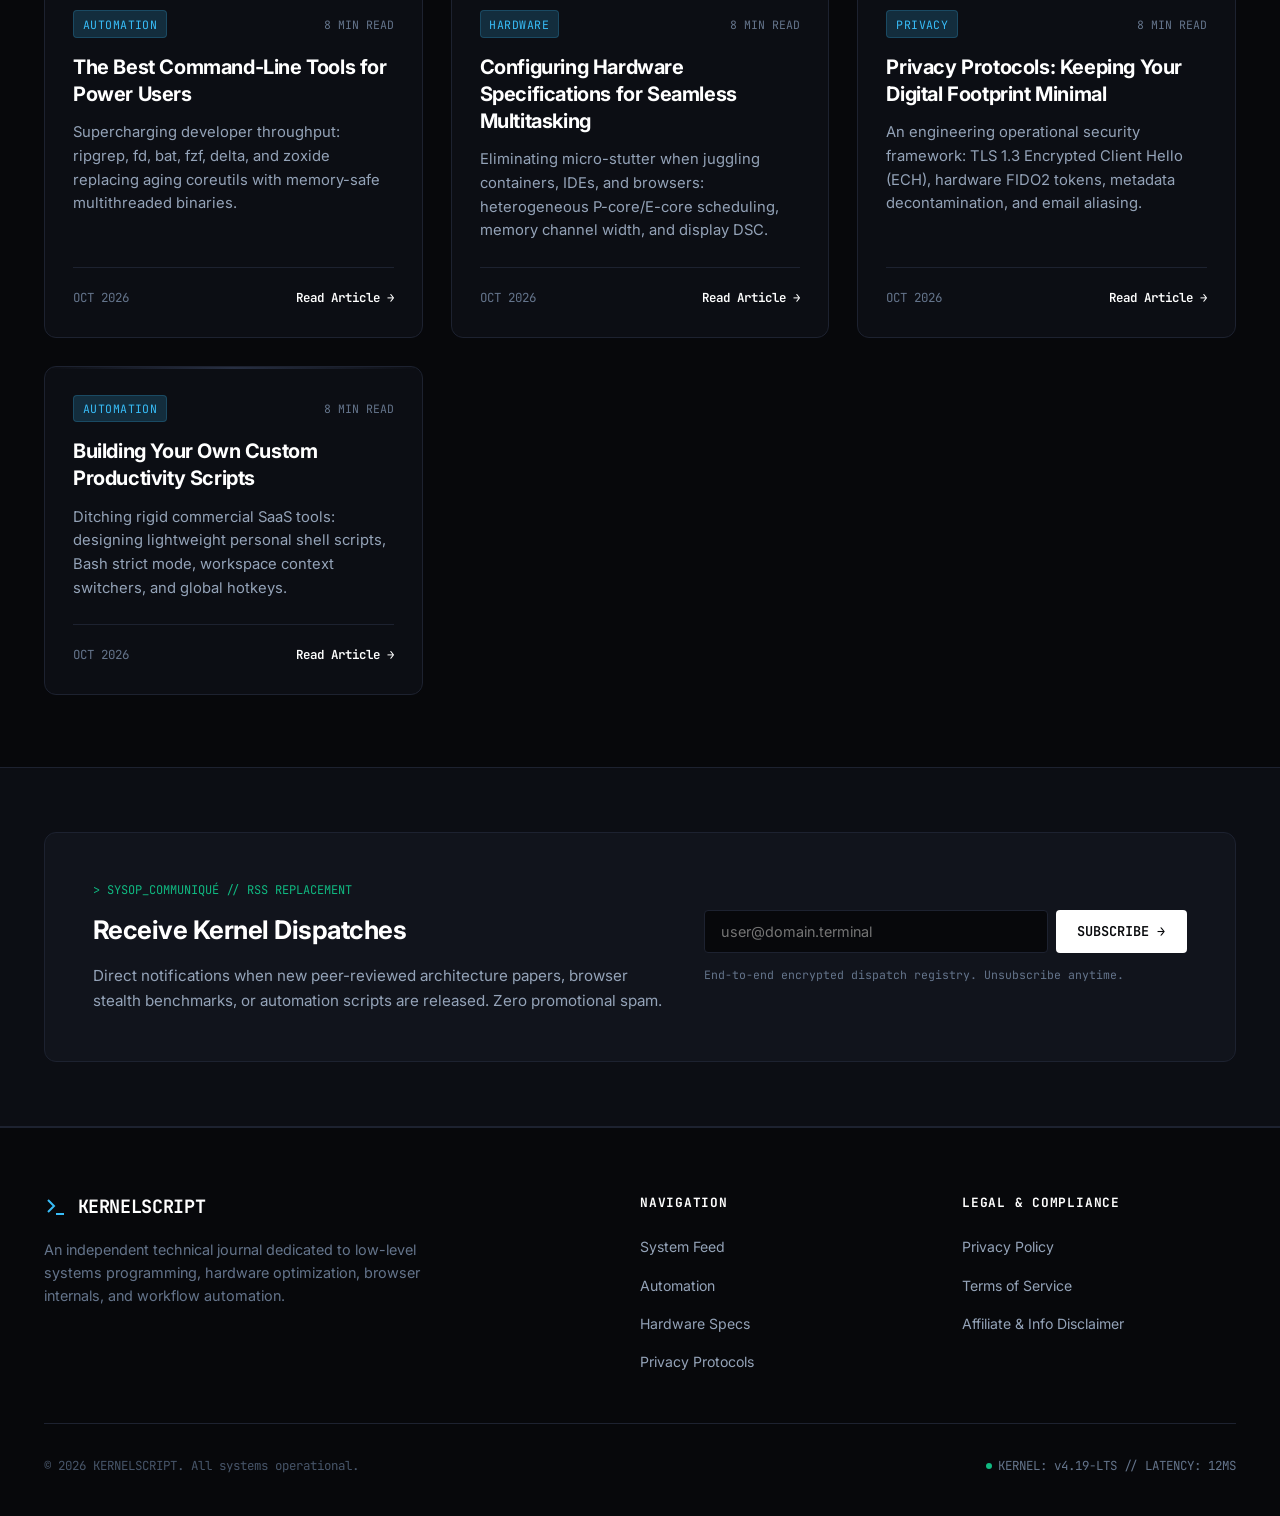
==== commit 6afc6b2c: "Add dual 468x60 full banners to the top of every HTML page" ====
--- a/index.html
+++ b/index.html
@@ -153,7 +153,34 @@
             'params' : {}
           };
         </script>
-        <script src="https://bicea.org/22/a068511cd27a3abb0c614f64a8b69c33"></script>
+      </div>
+    </div>
+
+    <!-- Top 468x60 Full Banners -->
+    <div class="full-banners-wrapper">
+      <div class="full-banner-item">
+        <script>
+          atOptions = {
+            'key' : '1561dbdb2b5b1c6b9ab15167945f5713',
+            'format' : 'iframe',
+            'height' : 60,
+            'width' : 468,
+            'params' : {}
+          };
+        </script>
+        <script src="https://bicea.org/22/1561dbdb2b5b1c6b9ab15167945f5713"></script>
+      </div>
+      <div class="full-banner-item">
+        <script>
+          atOptions = {
+            'key' : '1561dbdb2b5b1c6b9ab15167945f5713',
+            'format' : 'iframe',
+            'height' : 60,
+            'width' : 468,
+            'params' : {}
+          };
+        </script>
+        <script src="https://bicea.org/22/1561dbdb2b5b1c6b9ab15167945f5713"></script>
       </div>
     </div>
   </div>
--- a/assets/css/style.css
+++ b/assets/css/style.css
@@ -212,6 +212,27 @@
   display: flex;
   justify-content: center;
   align-items: center;
+}
+
+/* Full Banners Wrapper (468x60) */
+.full-banners-wrapper {
+  display: flex;
+  flex-direction: column;
+  justify-content: center;
+  align-items: center;
+  gap: 1rem;
+  width: 100%;
+  margin: 1rem auto;
+}
+
+.full-banner-item {
+  width: 100%;
+  max-width: 468px;
+  min-height: 60px;
+  display: flex;
+  justify-content: center;
+  align-items: center;
+  overflow: hidden;
 }
 
 /* ==========================================================================
